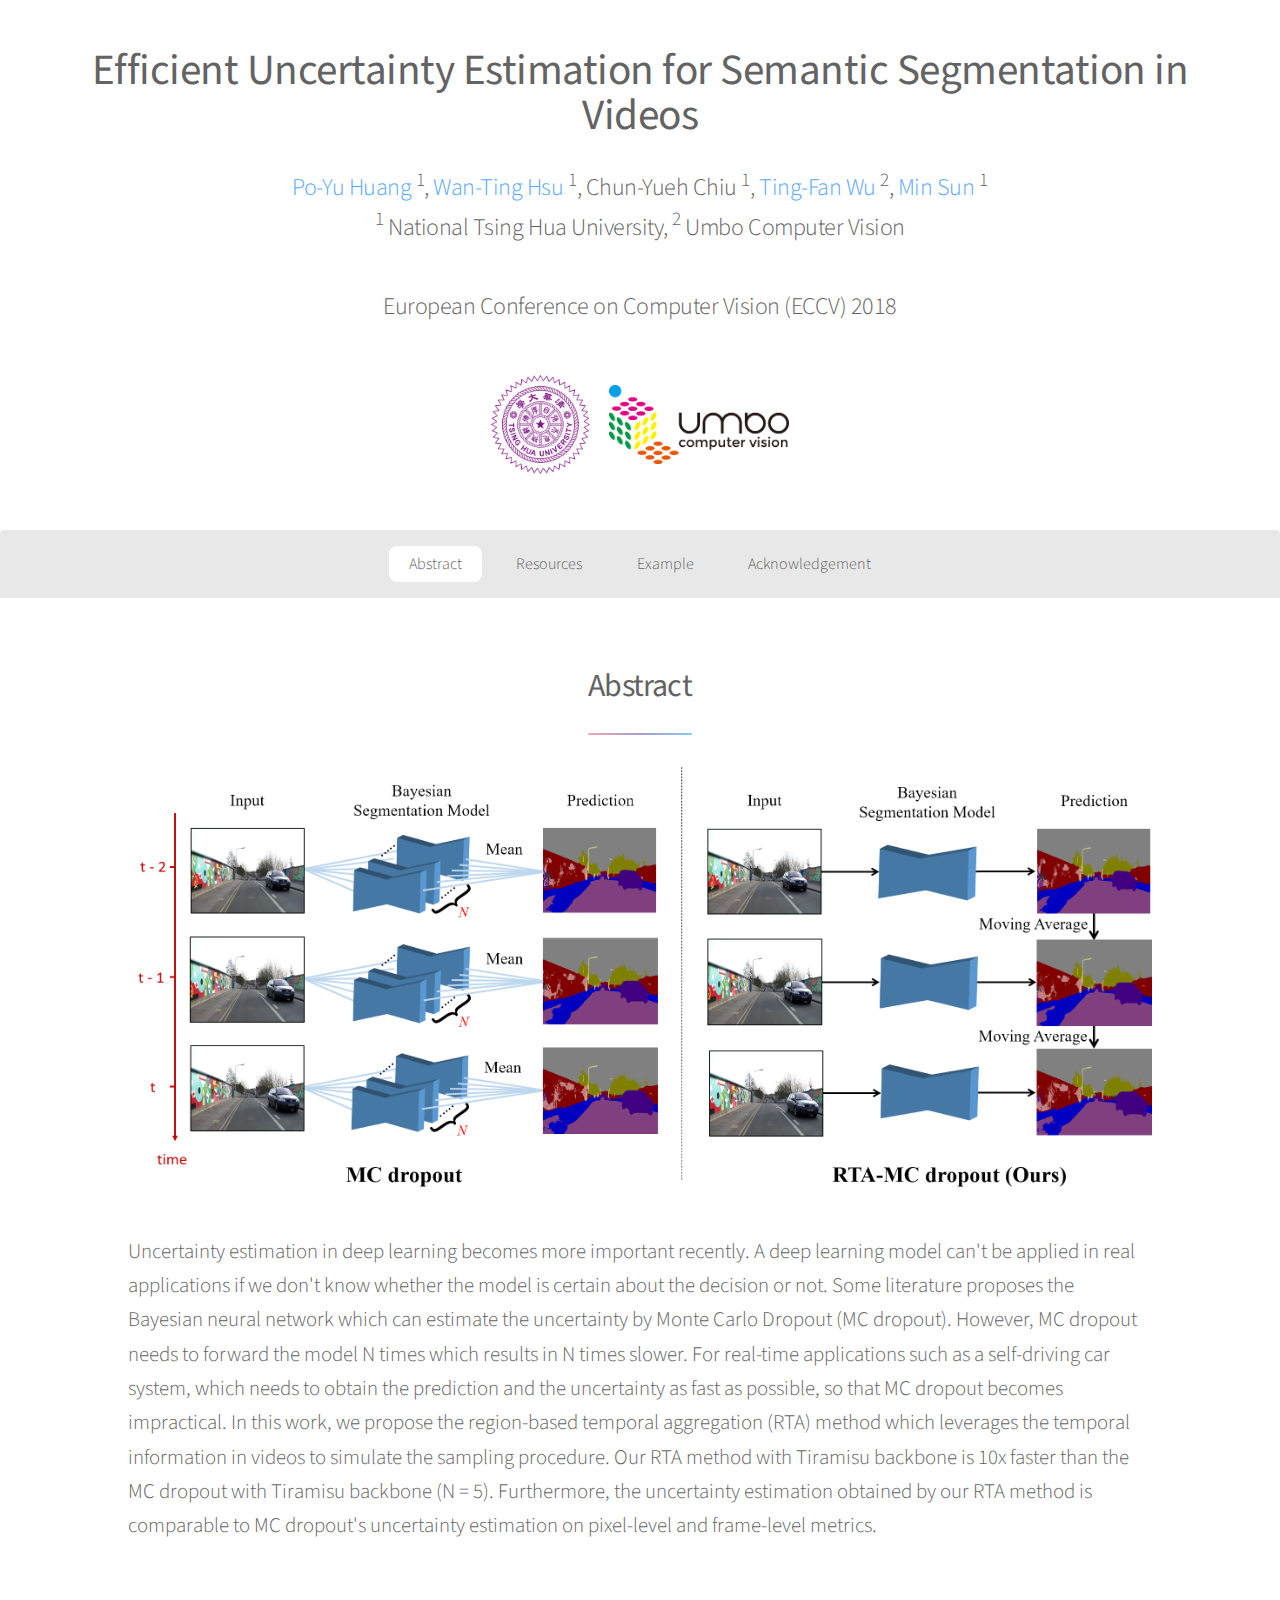
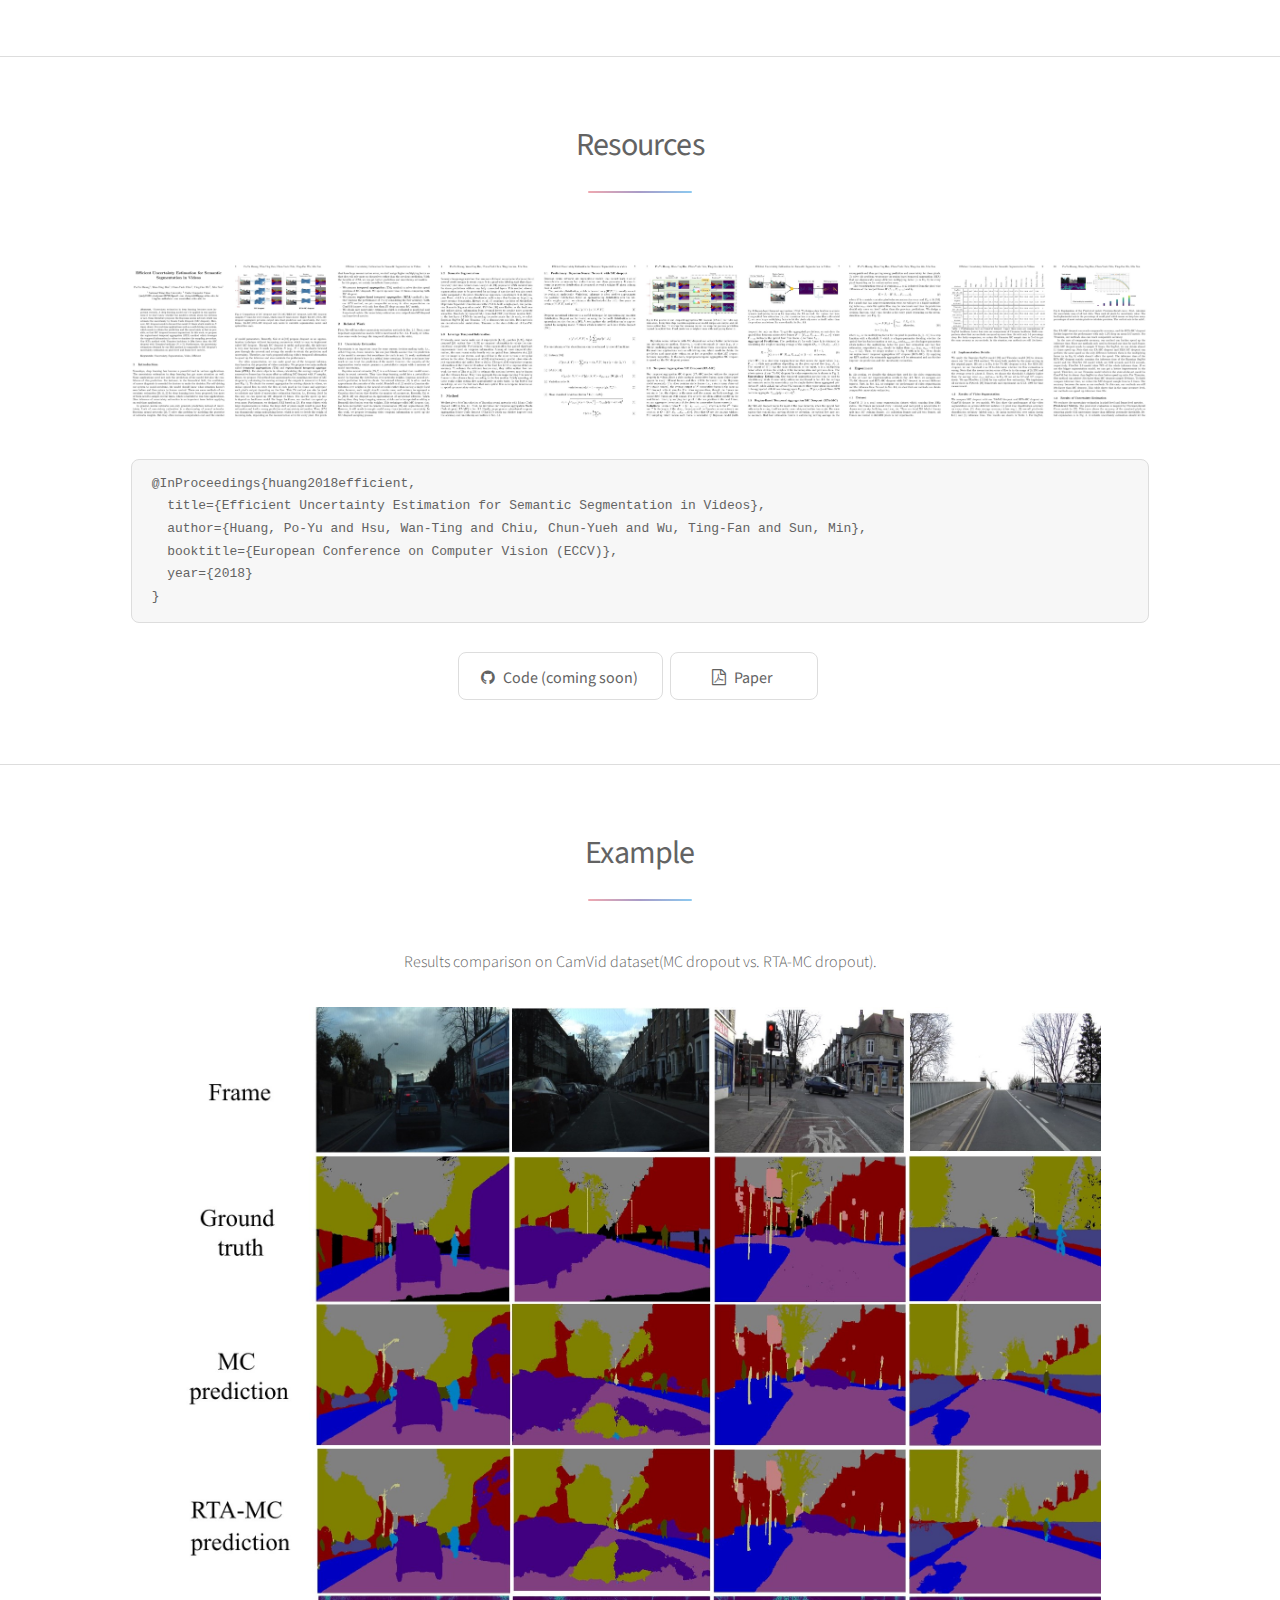
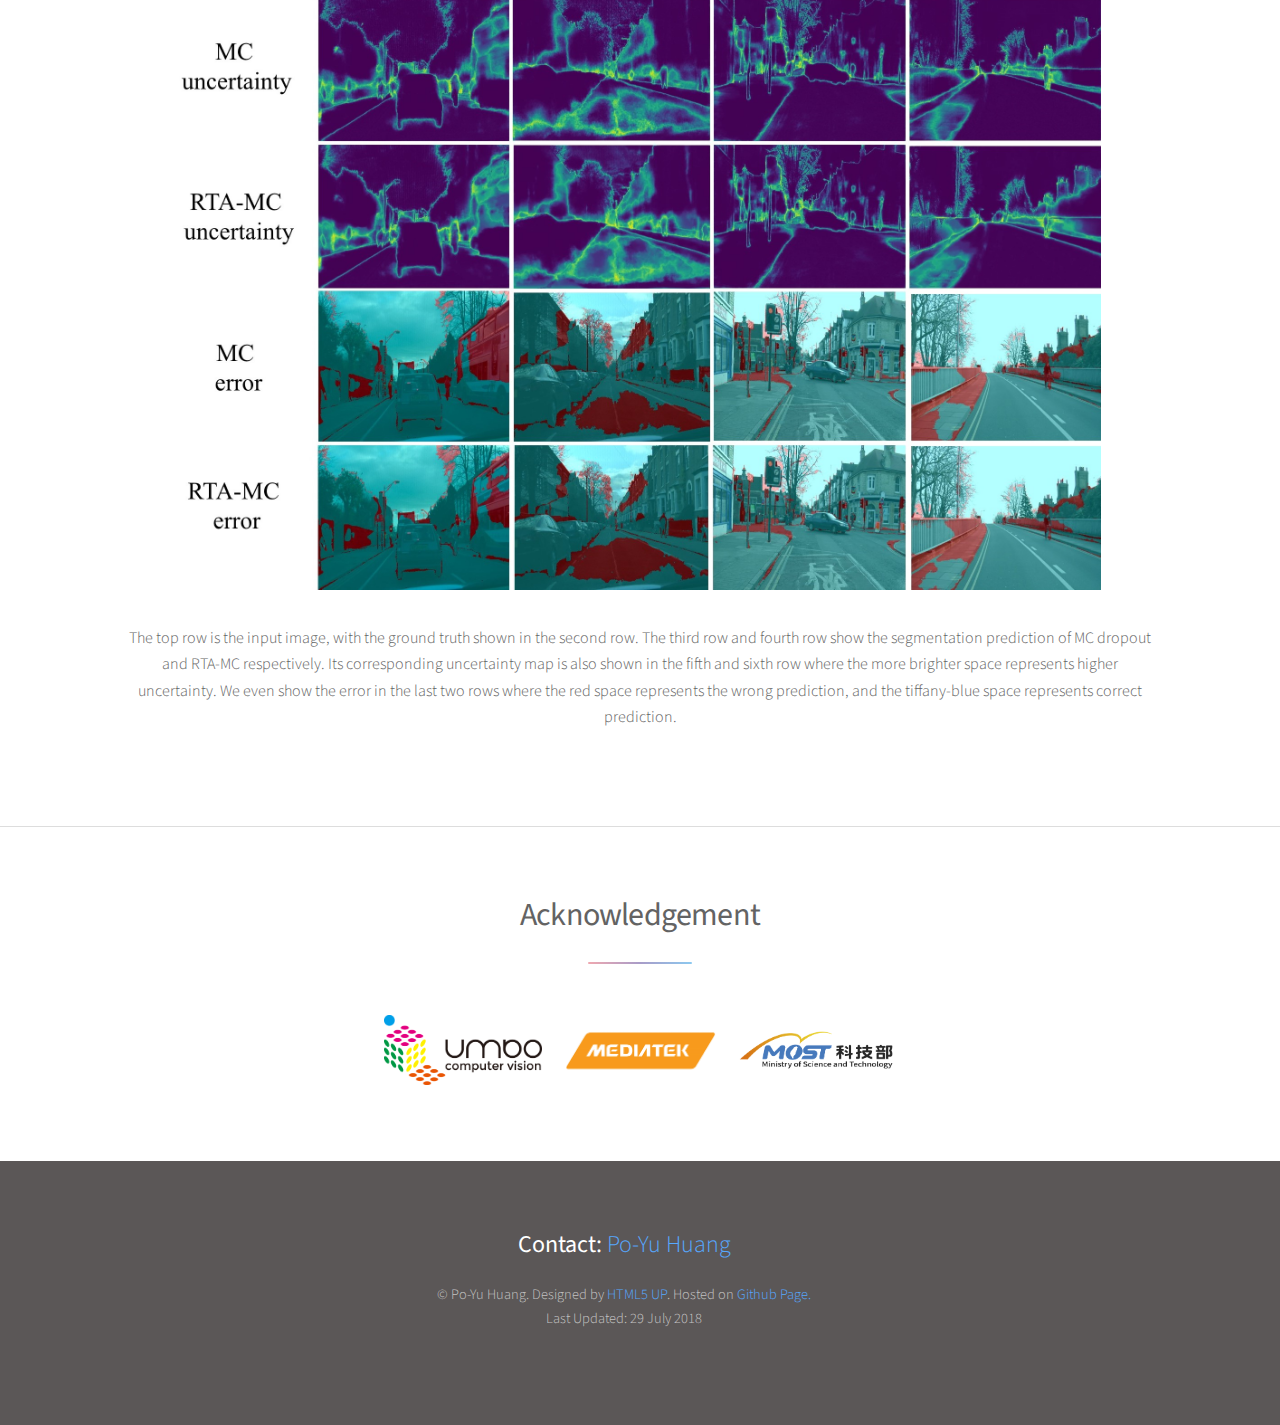
==== segmentation_uncertainty/index.html @ 43414e85 "Add files via upload" ====
<!DOCTYPE HTML>
<!--
	Stellar by HTML5 UP
	html5up.net | @ajlkn
	Free for personal and commercial use under the CCA 3.0 license (html5up.net/license)
-->
<html>
	<head>
		<title>Efficient Uncertainty Estimation for Semantic Segmentation in Videos</title>
		<meta charset="utf-8" />
		<meta name="viewport" content="width=device-width, initial-scale=1" />
		<!--[if lte IE 8]><script src="assets/js/ie/html5shiv.js"></script><![endif]-->
		<link rel="stylesheet" href="assets/css/main.css" />
		<!--[if lte IE 9]><link rel="stylesheet" href="assets/css/ie9.css" /><![endif]-->
		<!--[if lte IE 8]><link rel="stylesheet" href="assets/css/ie8.css" /><![endif]-->
		<link href="lightbox2-master/src/css/lightbox.css" rel="stylesheet">
		<script src="lightbox2-master/dist/js/lightbox-plus-jquery.js"></script>
		<script>
    		lightbox.option({
      			'resizeDuration': 200,
      			'disableScrolling': true,
      			'positionFromTop' : 60,
      			'fadeDuration': 300
    		})
		</script>
	</head>
	<body>

		<!-- Wrapper -->
			<div id="wrapper">

				<!-- Header -->
					<header id="header" class="alt">
						<!-- <span class="logo"><img src="images/myphoto.jpg" alt="" /></span>-->
						<h2>Efficient Uncertainty Estimation for Semantic Segmentation in Videos</h2>
						<p>
							<a href="https://andyhahaha.github.io/">Po-Yu Huang</a> <sup>1</sup>, <a href="https://hsuwanting.github.io/">Wan-Ting Hsu</a> <sup>1</sup>, Chun-Yueh Chiu <sup>1</sup>, <a href="https://www.linkedin.com/in/tingfan-wu-5359669/">Ting-Fan Wu</a> <sup>2</sup>, <a href="http://aliensunmin.github.io/">Min Sun</a> <sup>1</sup><br />
						<sup>1</sup> National Tsing Hua University, <sup>2</sup> Umbo Computer Vision<br /><br />
						European Conference on Computer Vision (ECCV) 2018
						</p>
						<ul class="logo_top">
							<li class="short_logo"><a href="http://www.nthu.edu.tw/"><img src="images/NTHU_small.png" alt="" / ></a></li>
							<li class="long_logo"><a href="https://umbocv.ai/"><img src="images/umbocv2.png" alt="" / ></a></li>
						</ul>
					</header>

				<!-- Nav -->
					<nav id="nav">
						<ul>
							<li><a href="#abstract" class="active">Abstract</a></li>
							<li><a href="#resource">Resources</a></li>
							<li><a href="#example">Example</a></li>
							<li><a href="#acknowledge">Acknowledgement</a></li>
						</ul>
					</nav>


				<!-- Main -->
					<div id="main">

						<!-- Introduction -->
							<section id="abstract" class="main special">
								<div class="content">
									<header class="major">
										<h2>Abstract</h2>
										<img src="images/MC_vs_RTAMC.png" alt="" / width="100%"></br></br>
										<p class='align-left'>
											Uncertainty estimation in deep learning becomes more important recently. A deep learning model can't be applied in real applications if we don't know whether the model is certain about the decision or not. Some literature proposes the Bayesian neural network which can estimate the uncertainty by Monte Carlo Dropout (MC dropout). However, MC dropout needs to forward the model N times which results in N times slower. For real-time applications such as a self-driving car system, which needs to obtain the prediction and the uncertainty as fast as possible, so that MC dropout becomes impractical. In this work, we propose the region-based temporal aggregation (RTA) method which leverages the temporal information in videos to simulate the sampling procedure. Our RTA method with Tiramisu backbone is 10x faster than the MC dropout with Tiramisu backbone (N = 5). Furthermore, the uncertainty estimation obtained by our RTA method is comparable to MC dropout's uncertainty estimation on pixel-level and frame-level metrics.
										</p>
									</header>
								</div>
							</section>

						<!-- project -->
							<section id="resource" class="main special">
								<header class="major">
									<h2>Resources</h2>
								</header>
								<img src="images/paper_pages/paper_pages_short.png" alt="" / width="100%">
								<pre><code>@InProceedings{huang2018efficient,
  title={Efficient Uncertainty Estimation for Semantic Segmentation in Videos},
  author={Huang, Po-Yu and Hsu, Wan-Ting and Chiu, Chun-Yueh and Wu, Ting-Fan and Sun, Min},
  booktitle={European Conference on Computer Vision (ECCV)},
  year={2018}
}</code></pre>
								<a href="" class="button icon fa-github">Code (coming soon)</a>
								<a href="https://arxiv.org/abs/1807.11037" class="button icon fa-file-pdf-o">Paper</a>
							</section>

							<section id="example" class="main special">
								<header class="major">
									<h2>Example</h2>
								</header>
								<p>Results comparison on CamVid dataset(MC dropout vs. RTA-MC dropout). </p>
								<img src="images/result2.jpg" alt="" / width="90%"></br></br>
								<p>The top row is the input image, with the ground truth shown in the second row. The third row and fourth row show the segmentation prediction of MC dropout and RTA-MC respectively. Its corresponding uncertainty map is also shown in the fifth and sixth row where the more brighter space represents higher uncertainty. We even show the error in the last two rows where the red space represents the wrong prediction, and the tiffany-blue space represents correct prediction.</p>

							</section>

							<section id="acknowledge" class="main special">
								<header class="major">
									<h2>Acknowledgement</h2>
								</header>

								<ul class="logo_top">
									<li class="long_logo"><a href="https://umbocv.ai/"><img src="images/umbocv2.png" alt="" / ></a></li>
									<li class="long_logo"><a href="https://www.mediatek.tw/"><img src="images/MediaTek.png" alt="" / ></a></li>
									<li class="long_logo"><a href="https://www.most.gov.tw/"><img src="images/most_logo.png" alt="" / ></a></li>
								</ul>
							</section>

						<!-- First Section -->

						<!-- Second Section -->

					</div>

				<!-- Footer -->
					<footer id="footer">
						<!--<section>
							<h2></h2>
							<p></p>
						</section>-->

						<p class="contact">
							<b>Contact:</b> <a href="https://andyhahaha.github.io/">Po-Yu Huang</a></br>
						</p>

						<p class="copyright">
							&copy; Po-Yu Huang. Designed by <a href="https://html5up.net">HTML5 UP</a>. Hosted on <a href="https://pages.github.com/">Github Page.</a></br>
							Last Updated: 29 July 2018
						</p>
					</footer>

			</div>

		<!-- Scripts -->
			<script src="assets/js/jquery.min.js"></script>
			<script src="assets/js/jquery.scrollex.min.js"></script>
			<script src="assets/js/jquery.scrolly.min.js"></script>
			<script src="assets/js/skel.min.js"></script>
			<script src="assets/js/util.js"></script>
			<!--[if lte IE 8]><script src="assets/js/ie/respond.min.js"></script><![endif]-->
			<script src="assets/js/main.js"></script>

	</body>
</html>
---- segmentation_uncertainty/assets/css/main.css ----
@import url(font-awesome.min.css);
@import "https://fonts.googleapis.com/css?family=Source+Sans+Pro:300,400";

/*
	Stellar by HTML5 UP
	html5up.net | @ajlkn
	Free for personal and commercial use under the CCA 3.0 license (html5up.net/license)
*/

/* Reset */

	html, body, div, span, applet, object, iframe, h1, h2, h3, h4, h5, h6, p, blockquote, pre, a, abbr, acronym, address, big, cite, code, del, dfn, em, img, ins, kbd, q, s, samp, small, strike, strong, sub, sup, tt, var, b, u, i, center, dl, dt, dd, ol, ul, li, fieldset, form, label, legend, table, caption, tbody, tfoot, thead, tr, th, td, article, aside, canvas, details, embed, figure, figcaption, footer, header, hgroup, menu, nav, output, ruby, section, summary, time, mark, audio, video {
		margin: 0;
		padding: 0;
		border: 0;
		font-size: 100%;
		font: inherit;
		vertical-align: baseline;
	}

	article, aside, details, figcaption, figure, footer, header, hgroup, menu, nav, section {
		display: block;
	}

	body {
		line-height: 1;
	}

	ol, ul {
		list-style: none;
	}

	blockquote, q {
		quotes: none;
	}

	blockquote:before, blockquote:after, q:before, q:after {
		content: '';
		content: none;
	}

	table {
		border-collapse: collapse;
		border-spacing: 0;
	}

	body {
		-webkit-text-size-adjust: none;
	}

/* Box Model */

	*, *:before, *:after {
		-moz-box-sizing: border-box;
		-webkit-box-sizing: border-box;
		box-sizing: border-box;
	}

/* Grid */

	.row {
		border-bottom: solid 1px transparent;
		-moz-box-sizing: border-box;
		-webkit-box-sizing: border-box;
		box-sizing: border-box;
	}

	.row > * {
		float: left;
		-moz-box-sizing: border-box;
		-webkit-box-sizing: border-box;
		box-sizing: border-box;
	}

	.row:after, .row:before {
		content: '';
		display: block;
		clear: both;
		height: 0;
	}

	.row.uniform > * > :first-child {
		margin-top: 0;
	}

	.row.uniform > * > :last-child {
		margin-bottom: 0;
	}

	.row.\30 \25 > * {
		padding: 0 0 0 0em;
	}

	.row.\30 \25 {
		margin: 0 0 -1px 0em;
	}

	.row.uniform.\30 \25 > * {
		padding: 0em 0 0 0em;
	}

	.row.uniform.\30 \25 {
		margin: 0em 0 -1px 0em;
	}

	.row > * {
		padding: 0 0 0 1.5em;
	}

	.row {
		margin: 0 0 -1px -1.5em;
	}

	.row.uniform > * {
		padding: 1.5em 0 0 1.5em;
	}

	.row.uniform {
		margin: -1.5em 0 -1px -1.5em;
	}

	.row.\32 00\25 > * {
		padding: 0 0 0 3em;
	}

	.row.\32 00\25 {
		margin: 0 0 -1px -3em;
	}

	.row.uniform.\32 00\25 > * {
		padding: 3em 0 0 3em;
	}

	.row.uniform.\32 00\25 {
		margin: -3em 0 -1px -3em;
	}

	.row.\31 50\25 > * {
		padding: 0 0 0 2.25em;
	}

	.row.\31 50\25 {
		margin: 0 0 -1px -2.25em;
	}

	.row.uniform.\31 50\25 > * {
		padding: 2.25em 0 0 2.25em;
	}

	.row.uniform.\31 50\25 {
		margin: -2.25em 0 -1px -2.25em;
	}

	.row.\35 0\25 > * {
		padding: 0 0 0 0.75em;
	}

	.row.\35 0\25 {
		margin: 0 0 -1px -0.75em;
	}

	.row.uniform.\35 0\25 > * {
		padding: 0.75em 0 0 0.75em;
	}

	.row.uniform.\35 0\25 {
		margin: -0.75em 0 -1px -0.75em;
	}

	.row.\32 5\25 > * {
		padding: 0 0 0 0.375em;
	}

	.row.\32 5\25 {
		margin: 0 0 -1px -0.375em;
	}

	.row.uniform.\32 5\25 > * {
		padding: 0.375em 0 0 0.375em;
	}

	.row.uniform.\32 5\25 {
		margin: -0.375em 0 -1px -0.375em;
	}

	.\31 2u, .\31 2u\24 {
		width: 100%;
		clear: none;
		margin-left: 0;
	}

	.\31 1u, .\31 1u\24 {
		width: 91.6666666667%;
		clear: none;
		margin-left: 0;
	}

	.\31 0u, .\31 0u\24 {
		width: 83.3333333333%;
		clear: none;
		margin-left: 0;
	}

	.\39 u, .\39 u\24 {
		width: 75%;
		clear: none;
		margin-left: 0;
	}

	.\38 u, .\38 u\24 {
		width: 66.6666666667%;
		clear: none;
		margin-left: 0;
	}

	.\37 u, .\37 u\24 {
		width: 58.3333333333%;
		clear: none;
		margin-left: 0;
	}

	.\36 u, .\36 u\24 {
		width: 50%;
		clear: none;
		margin-left: 0;
	}

	.\35 u, .\35 u\24 {
		width: 41.6666666667%;
		clear: none;
		margin-left: 0;
	}

	.\34 u, .\34 u\24 {
		width: 33.3333333333%;
		clear: none;
		margin-left: 0;
	}

	.\33 u, .\33 u\24 {
		width: 25%;
		clear: none;
		margin-left: 0;
	}

	.\32 u, .\32 u\24 {
		width: 16.6666666667%;
		clear: none;
		margin-left: 0;
	}

	.\31 u, .\31 u\24 {
		width: 8.3333333333%;
		clear: none;
		margin-left: 0;
	}

	.\31 2u\24 + *,
	.\31 1u\24 + *,
	.\31 0u\24 + *,
	.\39 u\24 + *,
	.\38 u\24 + *,
	.\37 u\24 + *,
	.\36 u\24 + *,
	.\35 u\24 + *,
	.\34 u\24 + *,
	.\33 u\24 + *,
	.\32 u\24 + *,
	.\31 u\24 + * {
		clear: left;
	}

	.\-11u {
		margin-left: 91.66667%;
	}

	.\-10u {
		margin-left: 83.33333%;
	}

	.\-9u {
		margin-left: 75%;
	}

	.\-8u {
		margin-left: 66.66667%;
	}

	.\-7u {
		margin-left: 58.33333%;
	}

	.\-6u {
		margin-left: 50%;
	}

	.\-5u {
		margin-left: 41.66667%;
	}

	.\-4u {
		margin-left: 33.33333%;
	}

	.\-3u {
		margin-left: 25%;
	}

	.\-2u {
		margin-left: 16.66667%;
	}

	.\-1u {
		margin-left: 8.33333%;
	}

	@media screen and (max-width: 1680px) {

		.row > * {
			padding: 0 0 0 1.5em;
		}

		.row {
			margin: 0 0 -1px -1.5em;
		}

		.row.uniform > * {
			padding: 1.5em 0 0 1.5em;
		}

		.row.uniform {
			margin: -1.5em 0 -1px -1.5em;
		}

		.row.\32 00\25 > * {
			padding: 0 0 0 3em;
		}

		.row.\32 00\25 {
			margin: 0 0 -1px -3em;
		}

		.row.uniform.\32 00\25 > * {
			padding: 3em 0 0 3em;
		}

		.row.uniform.\32 00\25 {
			margin: -3em 0 -1px -3em;
		}

		.row.\31 50\25 > * {
			padding: 0 0 0 2.25em;
		}

		.row.\31 50\25 {
			margin: 0 0 -1px -2.25em;
		}

		.row.uniform.\31 50\25 > * {
			padding: 2.25em 0 0 2.25em;
		}

		.row.uniform.\31 50\25 {
			margin: -2.25em 0 -1px -2.25em;
		}

		.row.\35 0\25 > * {
			padding: 0 0 0 0.75em;
		}

		.row.\35 0\25 {
			margin: 0 0 -1px -0.75em;
		}

		.row.uniform.\35 0\25 > * {
			padding: 0.75em 0 0 0.75em;
		}

		.row.uniform.\35 0\25 {
			margin: -0.75em 0 -1px -0.75em;
		}

		.row.\32 5\25 > * {
			padding: 0 0 0 0.375em;
		}

		.row.\32 5\25 {
			margin: 0 0 -1px -0.375em;
		}

		.row.uniform.\32 5\25 > * {
			padding: 0.375em 0 0 0.375em;
		}

		.row.uniform.\32 5\25 {
			margin: -0.375em 0 -1px -0.375em;
		}

		.\31 2u\28xlarge\29, .\31 2u\24\28xlarge\29 {
			width: 100%;
			clear: none;
			margin-left: 0;
		}

		.\31 1u\28xlarge\29, .\31 1u\24\28xlarge\29 {
			width: 91.6666666667%;
			clear: none;
			margin-left: 0;
		}

		.\31 0u\28xlarge\29, .\31 0u\24\28xlarge\29 {
			width: 83.3333333333%;
			clear: none;
			margin-left: 0;
		}

		.\39 u\28xlarge\29, .\39 u\24\28xlarge\29 {
			width: 75%;
			clear: none;
			margin-left: 0;
		}

		.\38 u\28xlarge\29, .\38 u\24\28xlarge\29 {
			width: 66.6666666667%;
			clear: none;
			margin-left: 0;
		}

		.\37 u\28xlarge\29, .\37 u\24\28xlarge\29 {
			width: 58.3333333333%;
			clear: none;
			margin-left: 0;
		}

		.\36 u\28xlarge\29, .\36 u\24\28xlarge\29 {
			width: 50%;
			clear: none;
			margin-left: 0;
		}

		.\35 u\28xlarge\29, .\35 u\24\28xlarge\29 {
			width: 41.6666666667%;
			clear: none;
			margin-left: 0;
		}

		.\34 u\28xlarge\29, .\34 u\24\28xlarge\29 {
			width: 33.3333333333%;
			clear: none;
			margin-left: 0;
		}

		.\33 u\28xlarge\29, .\33 u\24\28xlarge\29 {
			width: 25%;
			clear: none;
			margin-left: 0;
		}

		.\32 u\28xlarge\29, .\32 u\24\28xlarge\29 {
			width: 16.6666666667%;
			clear: none;
			margin-left: 0;
		}

		.\31 u\28xlarge\29, .\31 u\24\28xlarge\29 {
			width: 8.3333333333%;
			clear: none;
			margin-left: 0;
		}

		.\31 2u\24\28xlarge\29 + *,
		.\31 1u\24\28xlarge\29 + *,
		.\31 0u\24\28xlarge\29 + *,
		.\39 u\24\28xlarge\29 + *,
		.\38 u\24\28xlarge\29 + *,
		.\37 u\24\28xlarge\29 + *,
		.\36 u\24\28xlarge\29 + *,
		.\35 u\24\28xlarge\29 + *,
		.\34 u\24\28xlarge\29 + *,
		.\33 u\24\28xlarge\29 + *,
		.\32 u\24\28xlarge\29 + *,
		.\31 u\24\28xlarge\29 + * {
			clear: left;
		}

		.\-11u\28xlarge\29 {
			margin-left: 91.66667%;
		}

		.\-10u\28xlarge\29 {
			margin-left: 83.33333%;
		}

		.\-9u\28xlarge\29 {
			margin-left: 75%;
		}

		.\-8u\28xlarge\29 {
			margin-left: 66.66667%;
		}

		.\-7u\28xlarge\29 {
			margin-left: 58.33333%;
		}

		.\-6u\28xlarge\29 {
			margin-left: 50%;
		}

		.\-5u\28xlarge\29 {
			margin-left: 41.66667%;
		}

		.\-4u\28xlarge\29 {
			margin-left: 33.33333%;
		}

		.\-3u\28xlarge\29 {
			margin-left: 25%;
		}

		.\-2u\28xlarge\29 {
			margin-left: 16.66667%;
		}

		.\-1u\28xlarge\29 {
			margin-left: 8.33333%;
		}

	}

	@media screen and (max-width: 1280px) {

		.row > * {
			padding: 0 0 0 1.5em;
		}

		.row {
			margin: 0 0 -1px -1.5em;
		}

		.row.uniform > * {
			padding: 1.5em 0 0 1.5em;
		}

		.row.uniform {
			margin: -1.5em 0 -1px -1.5em;
		}

		.row.\32 00\25 > * {
			padding: 0 0 0 3em;
		}

		.row.\32 00\25 {
			margin: 0 0 -1px -3em;
		}

		.row.uniform.\32 00\25 > * {
			padding: 3em 0 0 3em;
		}

		.row.uniform.\32 00\25 {
			margin: -3em 0 -1px -3em;
		}

		.row.\31 50\25 > * {
			padding: 0 0 0 2.25em;
		}

		.row.\31 50\25 {
			margin: 0 0 -1px -2.25em;
		}

		.row.uniform.\31 50\25 > * {
			padding: 2.25em 0 0 2.25em;
		}

		.row.uniform.\31 50\25 {
			margin: -2.25em 0 -1px -2.25em;
		}

		.row.\35 0\25 > * {
			padding: 0 0 0 0.75em;
		}

		.row.\35 0\25 {
			margin: 0 0 -1px -0.75em;
		}

		.row.uniform.\35 0\25 > * {
			padding: 0.75em 0 0 0.75em;
		}

		.row.uniform.\35 0\25 {
			margin: -0.75em 0 -1px -0.75em;
		}

		.row.\32 5\25 > * {
			padding: 0 0 0 0.375em;
		}

		.row.\32 5\25 {
			margin: 0 0 -1px -0.375em;
		}

		.row.uniform.\32 5\25 > * {
			padding: 0.375em 0 0 0.375em;
		}

		.row.uniform.\32 5\25 {
			margin: -0.375em 0 -1px -0.375em;
		}

		.\31 2u\28large\29, .\31 2u\24\28large\29 {
			width: 100%;
			clear: none;
			margin-left: 0;
		}

		.\31 1u\28large\29, .\31 1u\24\28large\29 {
			width: 91.6666666667%;
			clear: none;
			margin-left: 0;
		}

		.\31 0u\28large\29, .\31 0u\24\28large\29 {
			width: 83.3333333333%;
			clear: none;
			margin-left: 0;
		}

		.\39 u\28large\29, .\39 u\24\28large\29 {
			width: 75%;
			clear: none;
			margin-left: 0;
		}

		.\38 u\28large\29, .\38 u\24\28large\29 {
			width: 66.6666666667%;
			clear: none;
			margin-left: 0;
		}

		.\37 u\28large\29, .\37 u\24\28large\29 {
			width: 58.3333333333%;
			clear: none;
			margin-left: 0;
		}

		.\36 u\28large\29, .\36 u\24\28large\29 {
			width: 50%;
			clear: none;
			margin-left: 0;
		}

		.\35 u\28large\29, .\35 u\24\28large\29 {
			width: 41.6666666667%;
			clear: none;
			margin-left: 0;
		}

		.\34 u\28large\29, .\34 u\24\28large\29 {
			width: 33.3333333333%;
			clear: none;
			margin-left: 0;
		}

		.\33 u\28large\29, .\33 u\24\28large\29 {
			width: 25%;
			clear: none;
			margin-left: 0;
		}

		.\32 u\28large\29, .\32 u\24\28large\29 {
			width: 16.6666666667%;
			clear: none;
			margin-left: 0;
		}

		.\31 u\28large\29, .\31 u\24\28large\29 {
			width: 8.3333333333%;
			clear: none;
			margin-left: 0;
		}

		.\31 2u\24\28large\29 + *,
		.\31 1u\24\28large\29 + *,
		.\31 0u\24\28large\29 + *,
		.\39 u\24\28large\29 + *,
		.\38 u\24\28large\29 + *,
		.\37 u\24\28large\29 + *,
		.\36 u\24\28large\29 + *,
		.\35 u\24\28large\29 + *,
		.\34 u\24\28large\29 + *,
		.\33 u\24\28large\29 + *,
		.\32 u\24\28large\29 + *,
		.\31 u\24\28large\29 + * {
			clear: left;
		}

		.\-11u\28large\29 {
			margin-left: 91.66667%;
		}

		.\-10u\28large\29 {
			margin-left: 83.33333%;
		}

		.\-9u\28large\29 {
			margin-left: 75%;
		}

		.\-8u\28large\29 {
			margin-left: 66.66667%;
		}

		.\-7u\28large\29 {
			margin-left: 58.33333%;
		}

		.\-6u\28large\29 {
			margin-left: 50%;
		}

		.\-5u\28large\29 {
			margin-left: 41.66667%;
		}

		.\-4u\28large\29 {
			margin-left: 33.33333%;
		}

		.\-3u\28large\29 {
			margin-left: 25%;
		}

		.\-2u\28large\29 {
			margin-left: 16.66667%;
		}

		.\-1u\28large\29 {
			margin-left: 8.33333%;
		}

	}

	@media screen and (max-width: 980px) {

		.row > * {
			padding: 0 0 0 1.5em;
		}

		.row {
			margin: 0 0 -1px -1.5em;
		}

		.row.uniform > * {
			padding: 1.5em 0 0 1.5em;
		}

		.row.uniform {
			margin: -1.5em 0 -1px -1.5em;
		}

		.row.\32 00\25 > * {
			padding: 0 0 0 3em;
		}

		.row.\32 00\25 {
			margin: 0 0 -1px -3em;
		}

		.row.uniform.\32 00\25 > * {
			padding: 3em 0 0 3em;
		}

		.row.uniform.\32 00\25 {
			margin: -3em 0 -1px -3em;
		}

		.row.\31 50\25 > * {
			padding: 0 0 0 2.25em;
		}

		.row.\31 50\25 {
			margin: 0 0 -1px -2.25em;
		}

		.row.uniform.\31 50\25 > * {
			padding: 2.25em 0 0 2.25em;
		}

		.row.uniform.\31 50\25 {
			margin: -2.25em 0 -1px -2.25em;
		}

		.row.\35 0\25 > * {
			padding: 0 0 0 0.75em;
		}

		.row.\35 0\25 {
			margin: 0 0 -1px -0.75em;
		}

		.row.uniform.\35 0\25 > * {
			padding: 0.75em 0 0 0.75em;
		}

		.row.uniform.\35 0\25 {
			margin: -0.75em 0 -1px -0.75em;
		}

		.row.\32 5\25 > * {
			padding: 0 0 0 0.375em;
		}

		.row.\32 5\25 {
			margin: 0 0 -1px -0.375em;
		}

		.row.uniform.\32 5\25 > * {
			padding: 0.375em 0 0 0.375em;
		}

		.row.uniform.\32 5\25 {
			margin: -0.375em 0 -1px -0.375em;
		}

		.\31 2u\28medium\29, .\31 2u\24\28medium\29 {
			width: 100%;
			clear: none;
			margin-left: 0;
		}

		.\31 1u\28medium\29, .\31 1u\24\28medium\29 {
			width: 91.6666666667%;
			clear: none;
			margin-left: 0;
		}

		.\31 0u\28medium\29, .\31 0u\24\28medium\29 {
			width: 83.3333333333%;
			clear: none;
			margin-left: 0;
		}

		.\39 u\28medium\29, .\39 u\24\28medium\29 {
			width: 75%;
			clear: none;
			margin-left: 0;
		}

		.\38 u\28medium\29, .\38 u\24\28medium\29 {
			width: 66.6666666667%;
			clear: none;
			margin-left: 0;
		}

		.\37 u\28medium\29, .\37 u\24\28medium\29 {
			width: 58.3333333333%;
			clear: none;
			margin-left: 0;
		}

		.\36 u\28medium\29, .\36 u\24\28medium\29 {
			width: 50%;
			clear: none;
			margin-left: 0;
		}

		.\35 u\28medium\29, .\35 u\24\28medium\29 {
			width: 41.6666666667%;
			clear: none;
			margin-left: 0;
		}

		.\34 u\28medium\29, .\34 u\24\28medium\29 {
			width: 33.3333333333%;
			clear: none;
			margin-left: 0;
		}

		.\33 u\28medium\29, .\33 u\24\28medium\29 {
			width: 25%;
			clear: none;
			margin-left: 0;
		}

		.\32 u\28medium\29, .\32 u\24\28medium\29 {
			width: 16.6666666667%;
			clear: none;
			margin-left: 0;
		}

		.\31 u\28medium\29, .\31 u\24\28medium\29 {
			width: 8.3333333333%;
			clear: none;
			margin-left: 0;
		}

		.\31 2u\24\28medium\29 + *,
		.\31 1u\24\28medium\29 + *,
		.\31 0u\24\28medium\29 + *,
		.\39 u\24\28medium\29 + *,
		.\38 u\24\28medium\29 + *,
		.\37 u\24\28medium\29 + *,
		.\36 u\24\28medium\29 + *,
		.\35 u\24\28medium\29 + *,
		.\34 u\24\28medium\29 + *,
		.\33 u\24\28medium\29 + *,
		.\32 u\24\28medium\29 + *,
		.\31 u\24\28medium\29 + * {
			clear: left;
		}

		.\-11u\28medium\29 {
			margin-left: 91.66667%;
		}

		.\-10u\28medium\29 {
			margin-left: 83.33333%;
		}

		.\-9u\28medium\29 {
			margin-left: 75%;
		}

		.\-8u\28medium\29 {
			margin-left: 66.66667%;
		}

		.\-7u\28medium\29 {
			margin-left: 58.33333%;
		}

		.\-6u\28medium\29 {
			margin-left: 50%;
		}

		.\-5u\28medium\29 {
			margin-left: 41.66667%;
		}

		.\-4u\28medium\29 {
			margin-left: 33.33333%;
		}

		.\-3u\28medium\29 {
			margin-left: 25%;
		}

		.\-2u\28medium\29 {
			margin-left: 16.66667%;
		}

		.\-1u\28medium\29 {
			margin-left: 8.33333%;
		}

	}

	@media screen and (max-width: 736px) {

		.row > * {
			padding: 0 0 0 1em;
		}

		.row {
			margin: 0 0 -1px -1em;
		}

		.row.uniform > * {
			padding: 1em 0 0 1em;
		}

		.row.uniform {
			margin: -1em 0 -1px -1em;
		}

		.row.\32 00\25 > * {
			padding: 0 0 0 2em;
		}

		.row.\32 00\25 {
			margin: 0 0 -1px -2em;
		}

		.row.uniform.\32 00\25 > * {
			padding: 2em 0 0 2em;
		}

		.row.uniform.\32 00\25 {
			margin: -2em 0 -1px -2em;
		}

		.row.\31 50\25 > * {
			padding: 0 0 0 1.5em;
		}

		.row.\31 50\25 {
			margin: 0 0 -1px -1.5em;
		}

		.row.uniform.\31 50\25 > * {
			padding: 1.5em 0 0 1.5em;
		}

		.row.uniform.\31 50\25 {
			margin: -1.5em 0 -1px -1.5em;
		}

		.row.\35 0\25 > * {
			padding: 0 0 0 0.5em;
		}

		.row.\35 0\25 {
			margin: 0 0 -1px -0.5em;
		}

		.row.uniform.\35 0\25 > * {
			padding: 0.5em 0 0 0.5em;
		}

		.row.uniform.\35 0\25 {
			margin: -0.5em 0 -1px -0.5em;
		}

		.row.\32 5\25 > * {
			padding: 0 0 0 0.25em;
		}

		.row.\32 5\25 {
			margin: 0 0 -1px -0.25em;
		}

		.row.uniform.\32 5\25 > * {
			padding: 0.25em 0 0 0.25em;
		}

		.row.uniform.\32 5\25 {
			margin: -0.25em 0 -1px -0.25em;
		}

		.\31 2u\28small\29, .\31 2u\24\28small\29 {
			width: 100%;
			clear: none;
			margin-left: 0;
		}

		.\31 1u\28small\29, .\31 1u\24\28small\29 {
			width: 91.6666666667%;
			clear: none;
			margin-left: 0;
		}

		.\31 0u\28small\29, .\31 0u\24\28small\29 {
			width: 83.3333333333%;
			clear: none;
			margin-left: 0;
		}

		.\39 u\28small\29, .\39 u\24\28small\29 {
			width: 75%;
			clear: none;
			margin-left: 0;
		}

		.\38 u\28small\29, .\38 u\24\28small\29 {
			width: 66.6666666667%;
			clear: none;
			margin-left: 0;
		}

		.\37 u\28small\29, .\37 u\24\28small\29 {
			width: 58.3333333333%;
			clear: none;
			margin-left: 0;
		}

		.\36 u\28small\29, .\36 u\24\28small\29 {
			width: 50%;
			clear: none;
			margin-left: 0;
		}

		.\35 u\28small\29, .\35 u\24\28small\29 {
			width: 41.6666666667%;
			clear: none;
			margin-left: 0;
		}

		.\34 u\28small\29, .\34 u\24\28small\29 {
			width: 33.3333333333%;
			clear: none;
			margin-left: 0;
		}

		.\33 u\28small\29, .\33 u\24\28small\29 {
			width: 25%;
			clear: none;
			margin-left: 0;
		}

		.\32 u\28small\29, .\32 u\24\28small\29 {
			width: 16.6666666667%;
			clear: none;
			margin-left: 0;
		}

		.\31 u\28small\29, .\31 u\24\28small\29 {
			width: 8.3333333333%;
			clear: none;
			margin-left: 0;
		}

		.\31 2u\24\28small\29 + *,
		.\31 1u\24\28small\29 + *,
		.\31 0u\24\28small\29 + *,
		.\39 u\24\28small\29 + *,
		.\38 u\24\28small\29 + *,
		.\37 u\24\28small\29 + *,
		.\36 u\24\28small\29 + *,
		.\35 u\24\28small\29 + *,
		.\34 u\24\28small\29 + *,
		.\33 u\24\28small\29 + *,
		.\32 u\24\28small\29 + *,
		.\31 u\24\28small\29 + * {
			clear: left;
		}

		.\-11u\28small\29 {
			margin-left: 91.66667%;
		}

		.\-10u\28small\29 {
			margin-left: 83.33333%;
		}

		.\-9u\28small\29 {
			margin-left: 75%;
		}

		.\-8u\28small\29 {
			margin-left: 66.66667%;
		}

		.\-7u\28small\29 {
			margin-left: 58.33333%;
		}

		.\-6u\28small\29 {
			margin-left: 50%;
		}

		.\-5u\28small\29 {
			margin-left: 41.66667%;
		}

		.\-4u\28small\29 {
			margin-left: 33.33333%;
		}

		.\-3u\28small\29 {
			margin-left: 25%;
		}

		.\-2u\28small\29 {
			margin-left: 16.66667%;
		}

		.\-1u\28small\29 {
			margin-left: 8.33333%;
		}

	}

	@media screen and (max-width: 480px) {

		.row > * {
			padding: 0 0 0 1em;
		}

		.row {
			margin: 0 0 -1px -1em;
		}

		.row.uniform > * {
			padding: 1em 0 0 1em;
		}

		.row.uniform {
			margin: -1em 0 -1px -1em;
		}

		.row.\32 00\25 > * {
			padding: 0 0 0 2em;
		}

		.row.\32 00\25 {
			margin: 0 0 -1px -2em;
		}

		.row.uniform.\32 00\25 > * {
			padding: 2em 0 0 2em;
		}

		.row.uniform.\32 00\25 {
			margin: -2em 0 -1px -2em;
		}

		.row.\31 50\25 > * {
			padding: 0 0 0 1.5em;
		}

		.row.\31 50\25 {
			margin: 0 0 -1px -1.5em;
		}

		.row.uniform.\31 50\25 > * {
			padding: 1.5em 0 0 1.5em;
		}

		.row.uniform.\31 50\25 {
			margin: -1.5em 0 -1px -1.5em;
		}

		.row.\35 0\25 > * {
			padding: 0 0 0 0.5em;
		}

		.row.\35 0\25 {
			margin: 0 0 -1px -0.5em;
		}

		.row.uniform.\35 0\25 > * {
			padding: 0.5em 0 0 0.5em;
		}

		.row.uniform.\35 0\25 {
			margin: -0.5em 0 -1px -0.5em;
		}

		.row.\32 5\25 > * {
			padding: 0 0 0 0.25em;
		}

		.row.\32 5\25 {
			margin: 0 0 -1px -0.25em;
		}

		.row.uniform.\32 5\25 > * {
			padding: 0.25em 0 0 0.25em;
		}

		.row.uniform.\32 5\25 {
			margin: -0.25em 0 -1px -0.25em;
		}

		.\31 2u\28xsmall\29, .\31 2u\24\28xsmall\29 {
			width: 100%;
			clear: none;
			margin-left: 0;
		}

		.\31 1u\28xsmall\29, .\31 1u\24\28xsmall\29 {
			width: 91.6666666667%;
			clear: none;
			margin-left: 0;
		}

		.\31 0u\28xsmall\29, .\31 0u\24\28xsmall\29 {
			width: 83.3333333333%;
			clear: none;
			margin-left: 0;
		}

		.\39 u\28xsmall\29, .\39 u\24\28xsmall\29 {
			width: 75%;
			clear: none;
			margin-left: 0;
		}

		.\38 u\28xsmall\29, .\38 u\24\28xsmall\29 {
			width: 66.6666666667%;
			clear: none;
			margin-left: 0;
		}

		.\37 u\28xsmall\29, .\37 u\24\28xsmall\29 {
			width: 58.3333333333%;
			clear: none;
			margin-left: 0;
		}

		.\36 u\28xsmall\29, .\36 u\24\28xsmall\29 {
			width: 50%;
			clear: none;
			margin-left: 0;
		}

		.\35 u\28xsmall\29, .\35 u\24\28xsmall\29 {
			width: 41.6666666667%;
			clear: none;
			margin-left: 0;
		}

		.\34 u\28xsmall\29, .\34 u\24\28xsmall\29 {
			width: 33.3333333333%;
			clear: none;
			margin-left: 0;
		}

		.\33 u\28xsmall\29, .\33 u\24\28xsmall\29 {
			width: 25%;
			clear: none;
			margin-left: 0;
		}

		.\32 u\28xsmall\29, .\32 u\24\28xsmall\29 {
			width: 16.6666666667%;
			clear: none;
			margin-left: 0;
		}

		.\31 u\28xsmall\29, .\31 u\24\28xsmall\29 {
			width: 8.3333333333%;
			clear: none;
			margin-left: 0;
		}

		.\31 2u\24\28xsmall\29 + *,
		.\31 1u\24\28xsmall\29 + *,
		.\31 0u\24\28xsmall\29 + *,
		.\39 u\24\28xsmall\29 + *,
		.\38 u\24\28xsmall\29 + *,
		.\37 u\24\28xsmall\29 + *,
		.\36 u\24\28xsmall\29 + *,
		.\35 u\24\28xsmall\29 + *,
		.\34 u\24\28xsmall\29 + *,
		.\33 u\24\28xsmall\29 + *,
		.\32 u\24\28xsmall\29 + *,
		.\31 u\24\28xsmall\29 + * {
			clear: left;
		}

		.\-11u\28xsmall\29 {
			margin-left: 91.66667%;
		}

		.\-10u\28xsmall\29 {
			margin-left: 83.33333%;
		}

		.\-9u\28xsmall\29 {
			margin-left: 75%;
		}

		.\-8u\28xsmall\29 {
			margin-left: 66.66667%;
		}

		.\-7u\28xsmall\29 {
			margin-left: 58.33333%;
		}

		.\-6u\28xsmall\29 {
			margin-left: 50%;
		}

		.\-5u\28xsmall\29 {
			margin-left: 41.66667%;
		}

		.\-4u\28xsmall\29 {
			margin-left: 33.33333%;
		}

		.\-3u\28xsmall\29 {
			margin-left: 25%;
		}

		.\-2u\28xsmall\29 {
			margin-left: 16.66667%;
		}

		.\-1u\28xsmall\29 {
			margin-left: 8.33333%;
		}

	}

	@media screen and (max-width: 360px) {

		.row > * {
			padding: 0 0 0 1em;
		}

		.row {
			margin: 0 0 -1px -1em;
		}

		.row.uniform > * {
			padding: 1em 0 0 1em;
		}

		.row.uniform {
			margin: -1em 0 -1px -1em;
		}

		.row.\32 00\25 > * {
			padding: 0 0 0 2em;
		}

		.row.\32 00\25 {
			margin: 0 0 -1px -2em;
		}

		.row.uniform.\32 00\25 > * {
			padding: 2em 0 0 2em;
		}

		.row.uniform.\32 00\25 {
			margin: -2em 0 -1px -2em;
		}

		.row.\31 50\25 > * {
			padding: 0 0 0 1.5em;
		}

		.row.\31 50\25 {
			margin: 0 0 -1px -1.5em;
		}

		.row.uniform.\31 50\25 > * {
			padding: 1.5em 0 0 1.5em;
		}

		.row.uniform.\31 50\25 {
			margin: -1.5em 0 -1px -1.5em;
		}

		.row.\35 0\25 > * {
			padding: 0 0 0 0.5em;
		}

		.row.\35 0\25 {
			margin: 0 0 -1px -0.5em;
		}

		.row.uniform.\35 0\25 > * {
			padding: 0.5em 0 0 0.5em;
		}

		.row.uniform.\35 0\25 {
			margin: -0.5em 0 -1px -0.5em;
		}

		.row.\32 5\25 > * {
			padding: 0 0 0 0.25em;
		}

		.row.\32 5\25 {
			margin: 0 0 -1px -0.25em;
		}

		.row.uniform.\32 5\25 > * {
			padding: 0.25em 0 0 0.25em;
		}

		.row.uniform.\32 5\25 {
			margin: -0.25em 0 -1px -0.25em;
		}

		.\31 2u\28xxsmall\29, .\31 2u\24\28xxsmall\29 {
			width: 100%;
			clear: none;
			margin-left: 0;
		}

		.\31 1u\28xxsmall\29, .\31 1u\24\28xxsmall\29 {
			width: 91.6666666667%;
			clear: none;
			margin-left: 0;
		}

		.\31 0u\28xxsmall\29, .\31 0u\24\28xxsmall\29 {
			width: 83.3333333333%;
			clear: none;
			margin-left: 0;
		}

		.\39 u\28xxsmall\29, .\39 u\24\28xxsmall\29 {
			width: 75%;
			clear: none;
			margin-left: 0;
		}

		.\38 u\28xxsmall\29, .\38 u\24\28xxsmall\29 {
			width: 66.6666666667%;
			clear: none;
			margin-left: 0;
		}

		.\37 u\28xxsmall\29, .\37 u\24\28xxsmall\29 {
			width: 58.3333333333%;
			clear: none;
			margin-left: 0;
		}

		.\36 u\28xxsmall\29, .\36 u\24\28xxsmall\29 {
			width: 50%;
			clear: none;
			margin-left: 0;
		}

		.\35 u\28xxsmall\29, .\35 u\24\28xxsmall\29 {
			width: 41.6666666667%;
			clear: none;
			margin-left: 0;
		}

		.\34 u\28xxsmall\29, .\34 u\24\28xxsmall\29 {
			width: 33.3333333333%;
			clear: none;
			margin-left: 0;
		}

		.\33 u\28xxsmall\29, .\33 u\24\28xxsmall\29 {
			width: 25%;
			clear: none;
			margin-left: 0;
		}

		.\32 u\28xxsmall\29, .\32 u\24\28xxsmall\29 {
			width: 16.6666666667%;
			clear: none;
			margin-left: 0;
		}

		.\31 u\28xxsmall\29, .\31 u\24\28xxsmall\29 {
			width: 8.3333333333%;
			clear: none;
			margin-left: 0;
		}

		.\31 2u\24\28xxsmall\29 + *,
		.\31 1u\24\28xxsmall\29 + *,
		.\31 0u\24\28xxsmall\29 + *,
		.\39 u\24\28xxsmall\29 + *,
		.\38 u\24\28xxsmall\29 + *,
		.\37 u\24\28xxsmall\29 + *,
		.\36 u\24\28xxsmall\29 + *,
		.\35 u\24\28xxsmall\29 + *,
		.\34 u\24\28xxsmall\29 + *,
		.\33 u\24\28xxsmall\29 + *,
		.\32 u\24\28xxsmall\29 + *,
		.\31 u\24\28xxsmall\29 + * {
			clear: left;
		}

		.\-11u\28xxsmall\29 {
			margin-left: 91.66667%;
		}

		.\-10u\28xxsmall\29 {
			margin-left: 83.33333%;
		}

		.\-9u\28xxsmall\29 {
			margin-left: 75%;
		}

		.\-8u\28xxsmall\29 {
			margin-left: 66.66667%;
		}

		.\-7u\28xxsmall\29 {
			margin-left: 58.33333%;
		}

		.\-6u\28xxsmall\29 {
			margin-left: 50%;
		}

		.\-5u\28xxsmall\29 {
			margin-left: 41.66667%;
		}

		.\-4u\28xxsmall\29 {
			margin-left: 33.33333%;
		}

		.\-3u\28xxsmall\29 {
			margin-left: 25%;
		}

		.\-2u\28xxsmall\29 {
			margin-left: 16.66667%;
		}

		.\-1u\28xxsmall\29 {
			margin-left: 8.33333%;
		}

	}

/* Basic */

	@-ms-viewport {
		width: device-width;
	}

	body {
		-ms-overflow-style: scrollbar;
	}

	@media screen and (max-width: 480px) {

		html, body {
			min-width: 320px;
		}

	}

	body {
		background-color: #935d8c;
		/*background-image: url("images/overlay.png"), -moz-linear-gradient(45deg, #e37682 15%, #5f4d93 85%);
		background-image: url("images/overlay.png"), -webkit-linear-gradient(45deg, #e37682 15%, #5f4d93 85%);
		background-image: url("images/overlay.png"), -ms-linear-gradient(45deg, #e37682 15%, #5f4d93 85%);
		background-image: url("images/overlay.png"), linear-gradient(45deg, #e37682 15%, #5f4d93 85%);*/
	}

		body.is-loading *, body.is-loading *:before, body.is-loading *:after {
			-moz-animation: none !important;
			-webkit-animation: none !important;
			-ms-animation: none !important;
			animation: none !important;
			-moz-transition: none !important;
			-webkit-transition: none !important;
			-ms-transition: none !important;
			transition: none !important;
		}

/* Type */

	body {
		background-color: #5B5757;
		/*background-color: #ffffff;*/
		color: rgba(255, 255, 255, 0.65);
	}

	body, input, select, textarea {
		font-family: "Source Sans Pro", Helvetica, sans-serif;
		font-size: 17pt;
		font-weight: 300;
		line-height: 1.65;
	}

		@media screen and (max-width: 1680px) {

			body, input, select, textarea {
				font-size: 14pt;
			}

		}

		@media screen and (max-width: 1280px) {

			body, input, select, textarea {
				font-size: 12pt;
			}

		}

		@media screen and (max-width: 360px) {

			body, input, select, textarea {
				font-size: 11pt;
			}

		}

	a {
		-moz-transition: color 0.2s ease, border-bottom 0.2s ease;
		-webkit-transition: color 0.2s ease, border-bottom 0.2s ease;
		-ms-transition: color 0.2s ease, border-bottom 0.2s ease;
		transition: color 0.2s ease, border-bottom 0.2s ease;
		text-decoration: none;
		/*border-bottom: dotted 1px;*/
		color: inherit;
	}

		a:hover {
			border-bottom-color: transparent;
		}

	strong, b {
		font-weight: 400;
	}

	em, i {
		font-style: italic;
	}

	p {
		margin: 0 0 2em 0;
	}

		p.content {
			-moz-columns: 20em 2;
			-webkit-columns: 20em 2;
			-ms-columns: 20em 2;
			columns: 20em 2;
			-moz-column-gap: 2em;
			-webkit-column-gap: 2em;
			-ms-column-gap: 2em;
			column-gap: 2em;
			text-align: justify;
		}

		p a{
			color: #57A8FF;
		}

		p a:hover{
			color: #FFAD85;
		}

	h1, h2, h3, h4, h5, h6 {
		font-weight: 400;
		line-height: 1.5;
		margin: 0 0 0.7em 0;
		letter-spacing: -0.025em;
	}

		h1 a, h2 a, h3 a, h4 a, h5 a, h6 a {
			color: inherit;
			text-decoration: none;
		}

	h1 {
		font-size: 2.5em;
		line-height: 1.2;
	}

	h2 {
		font-size: 1.5em;
	}

	h3 {
		font-size: 1.25em;
	}

	h4 {
		font-size: 1.1em;
	}

	h5 {
		font-size: 0.9em;
	}

	h6 {
		font-size: 0.7em;
	}

	@media screen and (max-width: 736px) {

		h1 {
			font-size: 2em;
		}

	}

	sub {
		font-size: 0.8em;
		position: relative;
		top: 0.5em;
	}

	sup {
		font-size: 0.8em;
		position: relative;
		top: -0.5em;
	}

	blockquote {
		border-left: solid 4px;
		font-style: italic;
		margin: 0 0 2em 0;
		padding: 0.5em 0 0.5em 2em;
	}

	code {
		border-radius: 8px;
		border: solid 1px;
		font-family: "Courier New", monospace;
		font-size: 0.9em;
		margin: 0 0.25em;
		padding: 0.25em 0.65em;
		/*text-align: left;*/
	}

	pre {
		-webkit-overflow-scrolling: touch;
		font-family: "Courier New", monospace;
		font-size: 0.9em;
		margin: 0 0 2em 0;
	}

		pre code {
			display: block;
			line-height: 1.75;
			padding: 1em 1.5em;
			overflow-x: auto;
			/*text-align: left;*/
		}

	hr {
		border: 0;
		border-bottom: solid 1px;
		margin: 2em 0;
	}

		hr.major {
			margin: 3em 0;
		}

	.align-left {
		text-align: left;
	}

	.align-center {
		text-align: center;
	}

	.align-right {
		text-align: right;
	}

	input, select, textarea {
		color: #ffffff;
	}

	a:hover {
		color: #FFAD85;
	}

	strong, b {
		color: #ffffff;
	}

	h1, h2, h3, h4, h5, h6 {
		color: #ffffff;
	}

	blockquote {
		border-left-color: rgba(255, 255, 255, 0.35);
	}

	code {
		background: rgba(255, 255, 255, 0.075);
		border-color: rgba(255, 255, 255, 0.35);
	}

	hr {
		border-bottom-color: rgba(255, 255, 255, 0.35);
	}

/* Box */

	.box {
		border-radius: 8px;
		border: solid;
		margin-bottom: 2em;
		padding: 1.5em;
	}

		.box > :last-child,
		.box > :last-child > :last-child,
		.box > :last-child > :last-child > :last-child {
			margin-bottom: 0;
		}

		.box.alt {
			border: 0;
			border-radius: 0;
			padding: 0;
		}

	.box {
		border-color: rgba(255, 255, 255, 0.35);
	}

/* Button */

	input[type="submit"],
	input[type="reset"],
	input[type="button"],
	button,
	.button {
		-moz-appearance: none;
		-webkit-appearance: none;
		-ms-appearance: none;
		appearance: none;
		-moz-transition: background-color 0.2s ease-in-out, color 0.2s ease-in-out;
		-webkit-transition: background-color 0.2s ease-in-out, color 0.2s ease-in-out;
		-ms-transition: background-color 0.2s ease-in-out, color 0.2s ease-in-out;
		transition: background-color 0.2s ease-in-out, color 0.2s ease-in-out;
		border-radius: 8px;
		border: 0;
		cursor: pointer;
		display: inline-block;
		font-weight: 400;
		height: 3em;
		line-height: 3em;
		min-width: 9.25em;
		padding: 0 1.5em;
		margin-right: 0.25em;
		text-align: center;
		text-decoration: none;
		white-space: nowrap;
	}

		input[type="submit"].icon,
		input[type="reset"].icon,
		input[type="button"].icon,
		button.icon,
		.button.icon {
			padding-left: 1.35em;
		}

			input[type="submit"].icon:before,
			input[type="reset"].icon:before,
			input[type="button"].icon:before,
			button.icon:before,
			.button.icon:before {
				margin-right: 0.5em;
			}

		input[type="submit"].fit,
		input[type="reset"].fit,
		input[type="button"].fit,
		button.fit,
		.button.fit {
			display: block;
			margin: 0 0 1em 0;
			width: 100%;
		}

		input[type="submit"].small,
		input[type="reset"].small,
		input[type="button"].small,
		button.small,
		.button.small {
			font-size: 0.8em;
		}

		input[type="submit"].big,
		input[type="reset"].big,
		input[type="button"].big,
		button.big,
		.button.big {
			font-size: 1.35em;
		}

		input[type="submit"].disabled, input[type="submit"]:disabled,
		input[type="reset"].disabled,
		input[type="reset"]:disabled,
		input[type="button"].disabled,
		input[type="button"]:disabled,
		button.disabled,
		button:disabled,
		.button.disabled,
		.button:disabled {
			-moz-pointer-events: none;
			-webkit-pointer-events: none;
			-ms-pointer-events: none;
			pointer-events: none;
			opacity: 0.25;
		}

		@media screen and (max-width: 736px) {

			input[type="submit"],
			input[type="reset"],
			input[type="button"],
			button,
			.button {
				min-width: 0;
			}

		}

	input[type="submit"],
	input[type="reset"],
	input[type="button"],
	button,
	.button {
		background-color: transparent;
		box-shadow: inset 0 0 0 1px rgba(255, 255, 255, 0.35);
		color: #ffffff !important;
	}

		input[type="submit"]:hover,
		input[type="reset"]:hover,
		input[type="button"]:hover,
		button:hover,
		.button:hover {
			background-color: rgba(255, 255, 255, 0.075);
		}

		input[type="submit"]:active,
		input[type="reset"]:active,
		input[type="button"]:active,
		button:active,
		.button:active {
			background-color: rgba(255, 255, 255, 0.2);
		}

		input[type="submit"].icon:before,
		input[type="reset"].icon:before,
		input[type="button"].icon:before,
		button.icon:before,
		.button.icon:before {
			color: rgba(255, 255, 255, 0.5);
		}

		input[type="submit"].special,
		input[type="reset"].special,
		input[type="button"].special,
		button.special,
		.button.special {
			background-color: #8cc9f0;
			color: #ffffff !important;
			box-shadow: none;
		}

			input[type="submit"].special:hover,
			input[type="reset"].special:hover,
			input[type="button"].special:hover,
			button.special:hover,
			.button.special:hover {
				background-color: #9acff2;
			}

			input[type="submit"].special:active,
			input[type="reset"].special:active,
			input[type="button"].special:active,
			button.special:active,
			.button.special:active {
				background-color: #7ec3ee;
			}

			input[type="submit"].special.icon:before,
			input[type="reset"].special.icon:before,
			input[type="button"].special.icon:before,
			button.special.icon:before,
			.button.special.icon:before {
				color: #ffffff !important;
			}

/* Form */

	form {
		margin: 0 0 2em 0;
	}

	label {
		display: block;
		font-size: 0.9em;
		font-weight: 400;
		margin: 0 0 1em 0;
	}

	input[type="text"],
	input[type="password"],
	input[type="email"],
	select,
	textarea {
		-moz-appearance: none;
		-webkit-appearance: none;
		-ms-appearance: none;
		appearance: none;
		border-radius: 8px;
		border: solid 1px;
		color: inherit;
		display: block;
		outline: 0;
		padding: 0 1em;
		text-decoration: none;
		width: 100%;
	}

		input[type="text"]:invalid,
		input[type="password"]:invalid,
		input[type="email"]:invalid,
		select:invalid,
		textarea:invalid {
			box-shadow: none;
		}

	.select-wrapper {
		text-decoration: none;
		display: block;
		position: relative;
	}

		.select-wrapper:before {
			-moz-osx-font-smoothing: grayscale;
			-webkit-font-smoothing: antialiased;
			font-family: FontAwesome;
			font-style: normal;
			font-weight: normal;
			text-transform: none !important;
		}

		.select-wrapper:before {
			content: '\f078';
			display: block;
			height: 2.75em;
			line-height: 2.75em;
			pointer-events: none;
			position: absolute;
			right: 0;
			text-align: center;
			top: 0;
			width: 2.75em;
		}

		.select-wrapper select::-ms-expand {
			display: none;
		}

	input[type="text"],
	input[type="password"],
	input[type="email"],
	select {
		height: 2.75em;
	}

	textarea {
		padding: 0.75em 1em;
	}

	input[type="checkbox"],
	input[type="radio"] {
		-moz-appearance: none;
		-webkit-appearance: none;
		-ms-appearance: none;
		appearance: none;
		display: block;
		float: left;
		margin-right: -2em;
		opacity: 0;
		width: 1em;
		z-index: -1;
	}

		input[type="checkbox"] + label,
		input[type="radio"] + label {
			text-decoration: none;
			cursor: pointer;
			display: inline-block;
			font-size: 1em;
			font-weight: 300;
			padding-left: 2.4em;
			padding-right: 0.75em;
			position: relative;
		}

			input[type="checkbox"] + label:before,
			input[type="radio"] + label:before {
				-moz-osx-font-smoothing: grayscale;
				-webkit-font-smoothing: antialiased;
				font-family: FontAwesome;
				font-style: normal;
				font-weight: normal;
				text-transform: none !important;
			}

			input[type="checkbox"] + label:before,
			input[type="radio"] + label:before {
				border-radius: 8px;
				border: solid 1px;
				content: '';
				display: inline-block;
				height: 1.65em;
				left: 0;
				line-height: 1.58125em;
				position: absolute;
				text-align: center;
				top: 0;
				width: 1.65em;
			}

		input[type="checkbox"]:checked + label:before,
		input[type="radio"]:checked + label:before {
			content: '\f00c';
		}

	input[type="checkbox"] + label:before {
		border-radius: 8px;
	}

	input[type="radio"] + label:before {
		border-radius: 100%;
	}

	::-webkit-input-placeholder {
		opacity: 1.0;
	}

	:-moz-placeholder {
		opacity: 1.0;
	}

	::-moz-placeholder {
		opacity: 1.0;
	}

	:-ms-input-placeholder {
		opacity: 1.0;
	}

	.formerize-placeholder {
		opacity: 1.0;
	}

	label {
		color: #ffffff;
	}

	input[type="text"],
	input[type="password"],
	input[type="email"],
	select,
	textarea {
		background: rgba(255, 255, 255, 0.075);
		border-color: rgba(255, 255, 255, 0.35);
	}

		input[type="text"]:focus,
		input[type="password"]:focus,
		input[type="email"]:focus,
		select:focus,
		textarea:focus {
			border-color: #8cc9f0;
			box-shadow: 0 0 0 1px #8cc9f0;
		}

	.select-wrapper:before {
		color: rgba(255, 255, 255, 0.35);
	}

	input[type="checkbox"] + label,
	input[type="radio"] + label {
		color: rgba(255, 255, 255, 0.65);
	}

		input[type="checkbox"] + label:before,
		input[type="radio"] + label:before {
			background: rgba(255, 255, 255, 0.075);
			border-color: rgba(255, 255, 255, 0.35);
		}

	input[type="checkbox"]:checked + label:before,
	input[type="radio"]:checked + label:before {
		background-color: #ffffff;
		border-color: #ffffff;
		color: #935d8c;
	}

	input[type="checkbox"]:focus + label:before,
	input[type="radio"]:focus + label:before {
		border-color: #8cc9f0;
		box-shadow: 0 0 0 1px #8cc9f0;
	}

	::-webkit-input-placeholder {
		color: rgba(255, 255, 255, 0.5) !important;
	}

	:-moz-placeholder {
		color: rgba(255, 255, 255, 0.5) !important;
	}

	::-moz-placeholder {
		color: rgba(255, 255, 255, 0.5) !important;
	}

	:-ms-input-placeholder {
		color: rgba(255, 255, 255, 0.5) !important;
	}

	.formerize-placeholder {
		color: rgba(255, 255, 255, 0.5) !important;
	}

/* Icon */

	.logo_top {
		display: -moz-flex;
		display: -webkit-flex;
		display: -ms-flex;
		display: flex;
		-moz-flex-wrap: wrap;
		-webkit-flex-wrap: wrap;
		-ms-flex-wrap: wrap;
		flex-wrap: wrap;
		-moz-justify-content: center;
		-webkit-justify-content: center;
		-ms-justify-content: center;
		justify-content: center;
		list-style: none;
		display:inline-block;
	}

		.logo_top .long_logo{
			width: calc(17%);
			display:inline-block;
	   		vertical-align:middle;
		}

		.logo_top .short_logo{
			width: calc(10%);
			display:inline-block;
	   		vertical-align:middle;
		}

		.long_logo img {
			width: calc(100%);
		}

		.short_logo img {
			width: calc(100%);
		}

		@media screen and (max-width: 980px) {
			.logo_top .long_logo {
				width: calc(25%);
			}
			.logo_top .short_logo {
				width: calc(20%);
			}
		}

		@media screen and (max-width: 736px) {
			.logo_top .long_logo {
				width: calc(30%);
			}
			.logo_top .short_logo {
				width: calc(25%);
			}
		}
			

	.icon {
		text-decoration: none;
		-moz-transition: background-color 0.2s ease-in-out, color 0.2s ease-in-out;
		-webkit-transition: background-color 0.2s ease-in-out, color 0.2s ease-in-out;
		-ms-transition: background-color 0.2s ease-in-out, color 0.2s ease-in-out;
		transition: background-color 0.2s ease-in-out, color 0.2s ease-in-out;
		border-bottom: none;
		position: relative;
	}

		.icon:before {
			-moz-osx-font-smoothing: grayscale;
			-webkit-font-smoothing: antialiased;
			font-family: FontAwesome;
			font-style: normal;
			font-weight: normal;
			text-transform: none !important;
		}

		.icon > .label {
			display: none;
		}

		.icon.major {
			border: solid 1px;
			display: inline-block;
			border-radius: 100%;
			padding: 0.65em;
			margin: 0 0 2em 0;
			cursor: default;
		}

			.icon.major:before {
				display: inline-block;
				font-size: 6.25rem;
				width: 2.25em;
				height: 2.25em;
				line-height: 2.2em;
				border-radius: 100%;
				border: solid 1px;
				text-align: center;
			}

		.icon.alt {
			display: inline-block;
			border: solid 1px;
			border-radius: 100%;
		}

			.icon.alt:before {
				display: block;
				font-size: 1.25em;
				width: 2em;
				height: 2em;
				text-align: center;
				line-height: 2em;
			}

		.icon.style1 {
			color: #efa8b0;
		}

		.icon.style2 {
			color: #c79cc8;
		}

		.icon.style3 {
			color: #a89cc8;
		}

		.icon.style4 {
			color: #9bb2e1;
		}

		.icon.style5 {
			color: #8cc9f0;
		}

		@media screen and (max-width: 1680px) {

			.icon.major:before {
				font-size: 5.5rem;
			}

		}

		@media screen and (max-width: 1280px) {

			.icon.major:before {
				font-size: 4.75rem;
			}

		}

		@media screen and (max-width: 736px) {

			.icon.major {
				margin: 0 0 1.5em 0;
				padding: 0.35em;
			}

				.icon.major:before {
					font-size: 3.5rem;
				}

		}

	.icon.major {
		border-color: rgba(255, 255, 255, 0.35);
	}

		.icon.major:before {
			border-color: rgba(255, 255, 255, 0.35);
		}

	.icon.alt {
		border-color: rgba(255, 255, 255, 0.35);
		color: #ffffff;
	}

		.icon.alt:hover {
			background-color: rgba(255, 255, 255, 0.075);
		}

		.icon.alt:active {
			background-color: rgba(255, 255, 255, 0.2);
		}

/* Image */

	.image {
		border-radius: 8px;
		border: 0;
		display: inline-block;
		position: relative;
	}

		.image img {
			border-radius: 8px;
			display: block;
		}

		.image.left, .image.right {
			max-width: 40%;
		}

			.image.left img, .image.right img {
				width: 100%;
			}

		.image.left {
			float: left;
			margin: 0 1.5em 1em 0;
			top: 0.25em;
		}

		.image.right {
			float: right;
			margin: 0 0 1em 1.5em;
			top: 0.25em;
		}

		.image.fit {
			display: block;
			margin: 0 0 2em 0;
			width: 100%;
		}

			.image.fit img {
				width: 100%;
			}

		.image.main {
			display: block;
			margin: 0 0 3em 0;
			width: 100%;
		}

			.image.main img {
				width: 100%;
			}

/* List */

	ol {
		list-style: decimal;
		margin: 0 0 2em 0;
		padding-left: 1.25em;
	}

		ol li {
			padding-left: 0.25em;
		}

	ul {
		list-style: disc;
		margin: 0 0 0 0;
		/*padding-left: 1em;*/
	}

		ul li {
			padding-left: 0.5em;
			padding-right: 0.5em;
		}

		ul.alt {
			list-style: none;
			padding-left: 0;
		}

			ul.alt li {
				border-top: solid 1px;
				padding: 0.5em 0;
			}

				ul.alt li:first-child {
					border-top: 0;
					padding-top: 0;
				}

		ul.icons {
			cursor: default;
			list-style: none;
			padding-left: 0;
		}

			ul.icons li {
				display: inline-block;
				padding: 0 0.65em 0 0;
			}

				ul.icons li:last-child {
					padding-right: 0 !important;
				}

		ul.actions {
			cursor: default;
			list-style: none;
			padding-left: 0;
		}

			ul.actions li {
				display: inline-block;
				padding: 0 1em 0 0;
				vertical-align: middle;
			}

				ul.actions li:last-child {
					padding-right: 0;
				}

			ul.actions.small li {
				padding: 0 0.5em 0 0;
			}

			ul.actions.vertical li {
				display: block;
				padding: 1em 0 0 0;
			}

				ul.actions.vertical li:first-child {
					padding-top: 0;
				}

				ul.actions.vertical li > * {
					margin-bottom: 0;
				}

			ul.actions.vertical.small li {
				padding: 0.5em 0 0 0;
			}

				ul.actions.vertical.small li:first-child {
					padding-top: 0;
				}

			ul.actions.fit {
				display: table;
				margin-left: -1em;
				padding: 0;
				table-layout: fixed;
				width: calc(100% + 1em);
			}

				ul.actions.fit li {
					display: table-cell;
					padding: 0 0 0 1em;
				}

					ul.actions.fit li > * {
						margin-bottom: 0;
					}

				ul.actions.fit.small {
					margin-left: -0.5em;
					width: calc(100% + 0.5em);
				}

					ul.actions.fit.small li {
						padding: 0 0 0 0.5em;
					}

			@media screen and (max-width: 480px) {

				ul.actions {
					margin: 0 0 2em 0;
				}

					ul.actions li {
						padding: 1em 0 0 0;
						display: block;
						text-align: center;
						width: 100%;
					}

						ul.actions li:first-child {
							padding-top: 0;
						}

						ul.actions li > * {
							width: 100%;
							margin: 0 !important;
						}

					ul.actions.small li {
						padding: 0.5em 0 0 0;
					}

						ul.actions.small li:first-child {
							padding-top: 0;
						}

			}

	dl {
		margin: 0 0 2em 0;
	}

		dl dt {
			display: block;
			font-weight: 400;
			margin: 0 0 1em 0;
		}

		dl dd {
			margin-left: 2em;
		}

		dl.alt dt {
			display: block;
			width: 3em;
			margin: 0;
			clear: left;
			float: left;
		}

		dl.alt dd {
			margin: 0 0 0.85em 5.5em;
		}

		dl.alt:after {
			content: '';
			display: block;
			clear: both;
		}

	ul.alt li {
		border-top-color: rgba(255, 255, 255, 0.35);
	}

	dl dt {
		color: #ffffff;
	}

/* Section/Article */

	section.special, article.special {
		text-align: center;
	}

	header.major {
		margin-bottom: 3em;
	}

		header.major h2 {
			font-size: 2em;
		}

			header.major h2:after {
				display: block;
				content: '';
				width: 3.25em;
				height: 2px;
				margin: 0.7em 0 1em 0;
				border-radius: 2px;
			}

				section.special header.major h2:after, article.special header.major h2:after {
					margin-left: auto;
					margin-right: auto;
				}

		header.major p {
			font-size: 1.3em;
			letter-spacing: 0em;
		}

		header.major.special {
			text-align: center;
		}

			header.major.special h2:after {
				margin-left: auto;
				margin-right: auto;
			}

	footer.major {
		margin-top: 3em;
	}

	@media screen and (max-width: 736px) {

		header.major {
			margin-bottom: 0;
		}

			header.major h2 {
				font-size: 1.5em;
			}

			header.major p {
				font-size: 1.1em;
				letter-spacing: 0;
			}

				header.major p br {
					display: none;
				}

		footer.major {
			margin-top: 0;
		}

	}

	header.major h2:after {
		background-color: rgba(255, 255, 255, 0.35);
	}

/* Table */

	.table-wrapper {
		-webkit-overflow-scrolling: touch;
		overflow-x: auto;
	}

	table {
		margin: 0 0 2em 0;
		width: 100%;
	}

		table tbody tr {
			border: solid 1px;
			border-left: 0;
			border-right: 0;
		}

		table td {
			padding: 0.75em 0.75em;
		}

		table th {
			font-size: 0.9em;
			font-weight: 400;
			padding: 0 0.75em 0.75em 0.75em;
			text-align: left;
		}

		table thead {
			border-bottom: solid 2px;
		}

		table tfoot {
			border-top: solid 2px;
		}

		table.alt {
			border-collapse: separate;
		}

			table.alt tbody tr td {
				border: solid 1px;
				border-left-width: 0;
				border-top-width: 0;
			}

				table.alt tbody tr td:first-child {
					border-left-width: 1px;
				}

			table.alt tbody tr:first-child td {
				border-top-width: 1px;
			}

			table.alt thead {
				border-bottom: 0;
			}

			table.alt tfoot {
				border-top: 0;
			}

	table tbody tr {
		border-color: rgba(255, 255, 255, 0.35);
	}

		table tbody tr:nth-child(2n + 1) {
			background-color: rgba(255, 255, 255, 0.075);
		}

	table th {
		color: #ffffff;
	}

	table thead {
		border-bottom-color: rgba(255, 255, 255, 0.35);
	}

	table tfoot {
		border-top-color: rgba(255, 255, 255, 0.35);
	}

	table.alt tbody tr td {
		border-color: rgba(255, 255, 255, 0.35);
	}

/* Features */

	.features {
		display: -moz-flex;
		display: -webkit-flex;
		display: -ms-flex;
		display: flex;
		-moz-flex-wrap: wrap;
		-webkit-flex-wrap: wrap;
		-ms-flex-wrap: wrap;
		flex-wrap: wrap;
		-moz-justify-content: center;
		-webkit-justify-content: center;
		-ms-justify-content: center;
		justify-content: center;
		width: calc(100% + 3em);
		margin: 0 0 1em -3em;
		padding: 0;
		list-style: none;
		display:inline-block;
	}

		.features h3{
			margin-bottom: 0;
			font-weight: 500;
		}

		.features a{
			font-weight: 500;
		}


		#NTHU_logo {
			width: calc(22%);
			margin-left: 3em;
			margin-bottom: 2em;
			padding: 0;
		}

			#NTHU_logo img{
				width: calc(100%);
				display:inline-block;
	   			vertical-align:middle;
			}

		.features li {
			margin-left: 3em;
			margin-bottom: 2em;
			padding: 0;
			display:inline-block;
   			vertical-align:middle;
		}

			.features li:nth-child(1), .features li:nth-child(2), .features li:nth-child(3) {
				margin-top: 0;
			}

			.features li > :last-child {
				margin-bottom: 0;
			}


		@media screen and (max-width: 980px) {

			#NTHU_logo {
				width: calc(28%);
			}	

				.features li:nth-child(3) {
					margin-top: 3em;
				}

		}

		@media screen and (max-width: 736px) {

			#NTHU_logo {
				width: calc(35%);
			}

				.features li:nth-child(3) {
					margin-top: 3em;
				}

		}

		@media screen and (max-width: 480px) {

			#NTHU_logo {
				width: calc(45%);
			}

				.features li:nth-child(3) {
					margin-top: 3em;
				}

		}



/* Statistics */

	.statistics {
		display: -moz-flex;
		display: -webkit-flex;
		display: -ms-flex;
		display: flex;
		width: 100%;
		margin: 0 0 3em 0;
		padding: 0;
		list-style: none;
		cursor: default;
	}

		.statistics li {
			-moz-flex: 1;
			-webkit-flex: 1;
			-ms-flex: 1;
			flex: 1;
			padding: 1.5em;
			color: #ffffff;
			text-align: center;
		}

			.statistics li.style1 {
				background-color: #efa8b0;
			}

			.statistics li.style2 {
				background-color: #c79cc8;
			}

			.statistics li.style3 {
				background-color: #a89cc8;
			}

			.statistics li.style4 {
				background-color: #9bb2e1;
			}

			.statistics li.style5 {
				background-color: #8cc9f0;
			}

			.statistics li strong, .statistics li b {
				display: block;
				font-size: 2em;
				line-height: 1.1;
				color: inherit !important;
				font-weight: 300;
				letter-spacing: -0.025em;
			}

			.statistics li:first-child {
				border-top-left-radius: 8px;
				border-bottom-left-radius: 8px;
			}

			.statistics li:last-child {
				border-top-right-radius: 8px;
				border-bottom-right-radius: 8px;
			}

			.statistics li .icon {
				display: inline-block;
			}

				.statistics li .icon:before {
					font-size: 2.75rem;
					line-height: 1.3;
				}

		@media screen and (max-width: 980px) {

			.statistics li strong, .statistics li b {
				font-size: 1.5em;
			}

		}

		@media screen and (max-width: 736px) {

			.statistics {
				display: block;
				width: 20em;
				max-width: 100%;
				margin: 0 auto 2em auto;
			}

				.statistics li:first-child {
					border-bottom-left-radius: 0;
					border-top-right-radius: 8px;
				}

				.statistics li:last-child {
					border-top-right-radius: 0;
					border-bottom-left-radius: 8px;
				}

				.statistics li .icon:before {
					font-size: 3.75rem;
				}

				.statistics li strong, .statistics li b {
					font-size: 2.5em;
				}

		}

/* Spotlight */

	.spotlight {
		display: -moz-flex;
		display: -webkit-flex;
		display: -ms-flex;
		display: flex;
		-moz-align-items: center;
		-webkit-align-items: center;
		-ms-align-items: center;
		align-items: center;
		margin: 0 0 2em 0;
	}

		.spotlight .content {
			-moz-flex: 1;
			-webkit-flex: 1;
			-ms-flex: 1;
			flex: 1;
		}

			.spotlight .content > :last-child {
				margin-bottom: 0;
			}

			.spotlight .content header.major {
				margin: 0 0 2em 0;
			}

		.spotlight .image {
			display: inline-block;
			margin-left: 4em;
			padding: 0.65em;
			border-radius: 100%;
			border: solid 1px;
		}

			.spotlight .image img {
				display: block;
				border-radius: 100%;
				width: 16em;
			}

		@media screen and (max-width: 980px) {

			.spotlight {
				-moz-flex-direction: column-reverse;
				-webkit-flex-direction: column-reverse;
				-ms-flex-direction: column-reverse;
				flex-direction: column-reverse;
				text-align: center;
			}

				.spotlight .content {
					-moz-flex: 0 1 auto;
					-webkit-flex: 0 1 auto;
					-ms-flex: 0 1 auto;
					flex: 0 1 auto;
					width: 100%;
				}

					.spotlight .content header.major h2:after {
						margin-left: auto;
						margin-right: auto;
					}

				.spotlight .image {
					-moz-flex: 0 1 auto;
					-webkit-flex: 0 1 auto;
					-ms-flex: 0 1 auto;
					flex: 0 1 auto;
					margin-left: 0;
					margin-bottom: 2em;
				}

		}

		@media screen and (max-width: 736px) {

			.spotlight .image {
				padding: 0.35em;
			}

				.spotlight .image img {
					width: 12em;
				}

		}

	.spotlight .image {
		border-color: rgba(255, 255, 255, 0.35);
	}

/* Header */

	#header {
		background-color: #ffffff;
		padding: 5em 5em 1em 5em ;
		text-align: center;
		/*background-image:url(images/background.jpg);*/
		background-position:center;
		background-repeat:no-repeat;
		background-size:cover;
		background-attachment: fixed;
		/*border-bottom: solid 1px #dddddd;*/
	}

		#header h1 {
			margin: 0 0 0.25em 0;
			color: #636363;
		}

		#header h2 {
			font-size: 2.7em;
			line-height: 45px;
			letter-spacing: -0.5px;
			margin: 0 0 0 0.5em 0;
			color: #636363;
		}

		#header p {
			font-size: 1.5em;
			letter-spacing: -0.02em;
			color: #636363;
		}

		#header.alt {
			padding: 7em 5em 4em 5em ;
		}

			#header.alt h1 {
				font-size: 3.25em;
			}

			#header.alt > * {
				-moz-transition: opacity 3s ease;
				-webkit-transition: opacity 3s ease;
				-ms-transition: opacity 3s ease;
				transition: opacity 3s ease;
				-moz-transition-delay: 0.05s;
				-webkit-transition-delay: 0.05s;
				-ms-transition-delay: 0.05s;
				transition-delay: 0.05s;
				opacity: 1;
			}

			#header.alt .logo {
				-moz-transition: opacity 1.25s ease, -moz-transform 0.5s ease;
				-webkit-transition: opacity 1.25s ease, -webkit-transform 0.5s ease;
				-ms-transition: opacity 1.25s ease, -ms-transform 0.5s ease;
				transition: opacity 1.25s ease, transform 0.5s ease;
				-moz-transition-delay: 0s;
				-webkit-transition-delay: 0s;
				-ms-transition-delay: 0s;
				transition-delay: 0s;
				display: block;
				margin: 0 0 1.5em 0;
			}

				#header.alt .logo img {
					border-radius: 135px;
					display: block;
					margin: 0 auto;
					max-width: 75%;
				}

		@media screen and (max-width: 1280px) {

			#header {
				padding: 4em 4em 0.1em 4em ;
			}

				#header.alt {
					padding: 3em 4em 3em 4em ;
				}

		}

		@media screen and (max-width: 980px) {

			#header {
				padding: 4em 3em 0.1em 3em ;
			}

				#header.alt {
					padding: 2em 3em 2em 3em ;
				}

		}

		@media screen and (max-width: 736px) {

			#header {
				padding: 3em 2em 0.1em 2em ;
			}

				#header p {
					font-size: 1em;
					letter-spacing: 0;
				}

				#header h2 {
					font-size: 2em;
					line-height: 35px;
					letter-spacing: 0;
				}

					/*#header p br {
						display: none;
					}*/

				#header.alt {
					padding: 2em 2em 1.2em 2em ;
				}

					#header.alt h1 {
						font-size: 2.5em;
					}

		}

		@media screen and (max-width: 480px) {

			#header {
				padding: 3em 1.5em 0.1em 1.5em ;
			}

				#header h2 {
					font-size: 1.5em;
					line-height: 30px;
					letter-spacing: 0;
				}

				#header.alt {
					padding: 2em 1.5em 1.2em 1.5em ;
				}

		}

		@media screen and (max-width: 360px) {

			#header {
				padding: 2.5em 1em 0.1em 1em ;
			}

				#header.alt {
					padding: 2em 1em 1em 1em ;
				}

		}

		body.is-loading #header.alt > * {
			opacity: 0;
		}

		body.is-loading #header.alt .logo {
			-moz-transform: scale(0.8) rotate(-30deg);
			-webkit-transform: scale(0.8) rotate(-30deg);
			-ms-transform: scale(0.8) rotate(-30deg);
			transform: scale(0.8) rotate(-30deg);
		}

/* Nav */

	#nav {
		-moz-transition: background-color 0.2s ease, border-top-left-radius 0.2s ease, border-top-right-radius 0.2s ease, padding 0.2s ease;
		-webkit-transition: background-color 0.2s ease, border-top-left-radius 0.2s ease, border-top-right-radius 0.2s ease, padding 0.2s ease;
		-ms-transition: background-color 0.2s ease, border-top-left-radius 0.2s ease, border-top-right-radius 0.2s ease, padding 0.2s ease;
		transition: background-color 0.2s ease, border-top-left-radius 0.2s ease, border-top-right-radius 0.2s ease, padding 0.2s ease;
		background-color: #ffffff;
		color: #636363;
		position: absolute;
		/*width: 64em;
		max-width: calc(100% - 4em);*/
		width: 100%;
		padding: 1em;
		/*background-color: #f7f7f7;*/
		background-color: #E8E8E8;
		border-top-left-radius: 0.25em;
		border-top-right-radius: 0.25em;
		cursor: default;
		text-align: center;
	}

		#nav input, #nav select, #nav textarea {
			color: #636363;
		}

		#nav a:hover {
			color: #636363;
		}

		#nav strong, #nav b {
			color: #636363;
		}

		#nav h1, #nav h2, #nav h3, #nav h4, #nav h5, #nav h6 {
			color: #636363;
		}

		#nav blockquote {
			border-left-color: #dddddd;
		}

		#nav code {
			background: rgba(222, 222, 222, 0.25);
			border-color: #dddddd;
		}

		#nav hr {
			border-bottom-color: #dddddd;
		}

		#nav + #main {
			padding-top: 4.25em;
		}

		#nav ul {
			margin: 0;
			padding: 0;
			list-style: none;
		}

			#nav ul li {
				-moz-transition: margin 0.2s ease;
				-webkit-transition: margin 0.2s ease;
				-ms-transition: margin 0.2s ease;
				transition: margin 0.2s ease;
				display: inline-block;
				margin: 0 0.35em;
				padding: 0;
				vertical-align: middle;
			}

				#nav ul li a {
					-moz-transition: font-size 0.2s ease;
					-webkit-transition: font-size 0.2s ease;
					-ms-transition: font-size 0.2s ease;
					transition: font-size 0.2s ease;
					display: inline-block;
					height: 2.25em;
					line-height: 2.25em;
					padding: 0 1.25em;
					border: 0;
					border-radius: 8px;
					box-shadow: inset 0 0 0 1px transparent;
				}

					#nav ul li a:hover {
						background-color: rgba(192, 192, 192, 0.25);
					}

					#nav ul li a.active {
						background-color: #ffffff;
						box-shadow: none;
					}

		#nav.alt {
			position: fixed;
			top: 0;
			padding: 0.5em 1em;
			/*background-color: rgba(247, 247, 247, 0.95);*/
			background-color: rgba(232, 232, 232, 0.95);
			border-top-left-radius: 0;
			border-top-right-radius: 0;
			z-index: 10000;
		}

			#nav.alt ul li {
				margin: 0 0.175em;
			}

				#nav.alt ul li a {
					font-size: 0.9em;
				}

		@media screen and (max-width: 736px) {

			#nav {
				display: none;
			}

				#nav + #main {
					padding-top: 0;
				}

		}

/* Main */

	#main {
		background-color: #ffffff;
		color: #636363;
		/*border-radius: 0.25em;*/
	}

		#main input, #main select, #main textarea {
			color: #636363;
		}

		#main a{
			color: #57A8FF;
		}

		#main a:hover {
			color: #FFAD85;
		}

		
		#main strong{
			color: #FFAD85;
			font-weight: 600;
		}

		#main div .orange{
			color: #FFAD85;
			/*font-weight: 300;*/
		}

		#main b {
			color: #636363;
			font-weight: 600;
		}

		#main h1, #main h2, #main h3, #main h4, #main h5, #main h6 {
			color: #636363;
		}

		#main blockquote {
			border-left-color: #dddddd;
		}

		#main code {
			background: rgba(222, 222, 222, 0.25);
			border-color: #dddddd;
			text-align: left;
		}

		#main hr {
			border-bottom-color: #dddddd;
		}

		#main .box {
			border-color: #dddddd;
		}

		#main input[type="submit"],
		#main input[type="reset"],
		#main input[type="button"],
		#main button,
		#main .button {
			background-color: transparent;
			/*box-shadow: inset 0 0 0 1px #dddddd;*/
			border: solid 1px #dddddd;
			color: #636363 !important;
		}

			#main input[type="submit"]:hover,
			#main input[type="reset"]:hover,
			#main input[type="button"]:hover,
			#main button:hover,
			#main .button:hover {
				background-color: rgba(222, 222, 222, 0.35);
			}

			#main input[type="submit"]:active,
			#main input[type="reset"]:active,
			#main input[type="button"]:active,
			#main button:active,
			#main .button:active {
				background-color: rgba(222, 222, 222, 0.7);
			}

			#main input[type="submit"].icon:before,
			#main input[type="reset"].icon:before,
			#main input[type="button"].icon:before,
			#main button.icon:before,
			#main .button.icon:before {
				/*color: rgba(99, 99, 99, 0.25);*/
				color: #636363;
			}

			#main input[type="submit"].special,
			#main input[type="reset"].special,
			#main input[type="button"].special,
			#main button.special,
			#main .button.special {
				background-color: #8cc9f0;
				color: #ffffff !important;
				box-shadow: none;
			}

				#main input[type="submit"].special:hover,
				#main input[type="reset"].special:hover,
				#main input[type="button"].special:hover,
				#main button.special:hover,
				#main .button.special:hover {
					background-color: #9acff2;
				}

				#main input[type="submit"].special:active,
				#main input[type="reset"].special:active,
				#main input[type="button"].special:active,
				#main button.special:active,
				#main .button.special:active {
					background-color: #7ec3ee;
				}

				#main input[type="submit"].special.icon:before,
				#main input[type="reset"].special.icon:before,
				#main input[type="button"].special.icon:before,
				#main button.special.icon:before,
				#main .button.special.icon:before {
					color: #ffffff !important;
				}

		#main label {
			color: #636363;
		}

		#main input[type="text"],
		#main input[type="password"],
		#main input[type="email"],
		#main select,
		#main textarea {
			background: rgba(222, 222, 222, 0.25);
			border-color: #dddddd;
		}

			#main input[type="text"]:focus,
			#main input[type="password"]:focus,
			#main input[type="email"]:focus,
			#main select:focus,
			#main textarea:focus {
				border-color: #8cc9f0;
				box-shadow: 0 0 0 1px #8cc9f0;
			}

		#main .select-wrapper:before {
			color: #dddddd;
		}

		#main input[type="checkbox"] + label,
		#main input[type="radio"] + label {
			color: #636363;
		}

			#main input[type="checkbox"] + label:before,
			#main input[type="radio"] + label:before {
				background: rgba(222, 222, 222, 0.25);
				border-color: #dddddd;
			}

		#main input[type="checkbox"]:checked + label:before,
		#main input[type="radio"]:checked + label:before {
			background-color: #636363;
			border-color: #636363;
			color: #ffffff;
		}

		#main input[type="checkbox"]:focus + label:before,
		#main input[type="radio"]:focus + label:before {
			border-color: #8cc9f0;
			box-shadow: 0 0 0 1px #8cc9f0;
		}

		#main ::-webkit-input-placeholder {
			color: rgba(99, 99, 99, 0.25) !important;
		}

		#main :-moz-placeholder {
			color: rgba(99, 99, 99, 0.25) !important;
		}

		#main ::-moz-placeholder {
			color: rgba(99, 99, 99, 0.25) !important;
		}

		#main :-ms-input-placeholder {
			color: rgba(99, 99, 99, 0.25) !important;
		}

		#main .formerize-placeholder {
			color: rgba(99, 99, 99, 0.25) !important;
		}

		#main .icon.major {
			border-color: #dddddd;
		}

			#main .icon.major:before {
				border-color: #dddddd;
			}

		#main .icon.alt {
			border-color: #dddddd;
			color: #636363;
		}

			#main .icon.alt:hover {
				background-color: rgba(222, 222, 222, 0.25);
			}

			#main .icon.alt:active {
				background-color: rgba(222, 222, 222, 0.5);
			}

		#main ul.alt li {
			border-top-color: #dddddd;
		}

		#main dl dt {
			color: #636363;
		}

		#main header.major h2:after {
			background-color: #dddddd;
			background-image: -moz-linear-gradient(90deg, #efa8b0, #a89cc8, #8cc9f0);
			background-image: -webkit-linear-gradient(90deg, #efa8b0, #a89cc8, #8cc9f0);
			background-image: -ms-linear-gradient(90deg, #efa8b0, #a89cc8, #8cc9f0);
			background-image: linear-gradient(90deg, #efa8b0, #a89cc8, #8cc9f0);
		}

		#main table tbody tr {
			border-color: #dddddd;
		}

			#main table tbody tr:nth-child(2n + 1) {
				background-color: rgba(222, 222, 222, 0.25);
			}

		#main table th {
			color: #636363;
		}

		#main table thead {
			border-bottom-color: #dddddd;
		}

		#main table tfoot {
			border-top-color: #dddddd;
		}

		#main table.alt tbody tr td {
			border-color: #dddddd;
		}

		#main .spotlight .image {
			border-color: #dddddd;
		}

		#main > .main {
			padding: 5em 10em 5em 10em ;
			border-top: solid 1px #dddddd;
		}

			#main > .main:first-child {
				border-top: 0;
			}

			#main > .main > .image.main:first-child {
				margin: -5em 0 5em -5em;
				width: calc(100% + 10em);
				border-top-right-radius: 0.25em;
				border-top-left-radius: 0.25em;
				border-bottom-right-radius: 0;
				border-bottom-left-radius: 0;
			}

				#main > .main > .image.main:first-child img {
					border-top-right-radius: 0.25em;
					border-top-left-radius: 0.25em;
					border-bottom-right-radius: 0;
					border-bottom-left-radius: 0;
				}

		@media screen and (max-width: 1280px) {

			#main > .main {
				padding: 4em 8em 4em 8em ;
			}

				#main > .main > .image.main:first-child {
					margin: -4em 0 4em -4em;
					width: calc(100% + 8em);
				}

		}

		@media screen and (max-width: 980px) {

			#main > .main {
				padding: 4em 6em 4em 6em ;
			}

				#main > .main > .image.main:first-child {
					margin: -4em 0 4em -3em;
					width: calc(100% + 6em);
				}

		}

		@media screen and (max-width: 736px) {

			#main > .main {
				padding: 3em 3em 3em 3em ;
			}

				#main > .main > .image.main:first-child {
					margin: -3em 0 2em -2em;
					width: calc(100% + 4em);
				}

		}

		@media screen and (max-width: 480px) {

			#main > .main {
				padding: 3em 2em 3em 2em ;
			}

				#main > .main > .image.main:first-child {
					margin: -3em 0 1.5em -1.5em;
					width: calc(100% + 3em);
				}

		}

		@media screen and (max-width: 360px) {

			#main {
				border-radius: 0;
			}

				#main > .main {
					padding: 2.5em 1.5em 2.5em 1.5em ;
				}

					#main > .main > .image.main:first-child {
						margin: -2.5em 0 1.5em -1em;
						width: calc(100% + 2em);
						border-radius: 0;
					}

						#main > .main > .image.main:first-child img {
							border-radius: 0;
						}

		}

/* Footer */

	#footer {
		display: -moz-flex;
		display: -webkit-flex;
		display: -ms-flex;
		display: flex;
		-moz-flex-wrap: wrap;
		-webkit-flex-wrap: wrap;
		-ms-flex-wrap: wrap;
		flex-wrap: wrap;
		padding: 4em 5em 3em 5em ;
		width: calc(100% + 2em);
		margin: 0 0 3em -2em;
	}

		#footer > * {
			width: calc(50% - 2em);
			margin-left: 2em;
		}

		#footer .contact {
			width: 100%;
			margin: 0 0 0.5em 0;
			font-size: 1.5em;
			text-align: center;
		}

		#footer .copyright {
			width: 100%;
			margin: 0.5em 0 1em 0;
			font-size: 0.9em;
			text-align: center;
		}

		@media screen and (max-width: 1280px) {

			#footer {
				padding: 4em 8em 2em 8em ;
			}

		}

		@media screen and (max-width: 980px) {

			#footer {
				padding: 4em 6em 2em 6em ;
				display: block;
				margin: 0 0 3em 0;
				width: 100%;
			}

				#footer > * {
					width: 100%;
					margin-left: 0;
					margin-bottom: 3em;
				}

				#footer .copyright {
					text-align: left;
				}

		}

		@media screen and (max-width: 736px) {

			#footer {
				padding: 3em 3em 1em 3em ;
			}

		}

		@media screen and (max-width: 480px) {

			#footer {
				padding: 3em 2em 1em 2em ;
			}

		}

		@media screen and (max-width: 480px) {

			#footer {
				padding: 2.5em 1.5em 0.5em 1.5em ;
			}

		}

/* Wrapper */

	#wrapper {
		width: 100%;
		/*width: 64em;
		max-width: calc(100% - 4em);*/
		margin: 0 auto;
	}

		/*@media screen and (max-width: 480px) {

			#wrapper {
				max-width: calc(100% - 2em);
			}

		}

		@media screen and (max-width: 360px) {

			#wrapper {
				max-width: 100%;
			}

		}*/
---- segmentation_uncertainty/assets/css/ie9.css ----
/*
	Stellar by HTML5 UP
	html5up.net | @ajlkn
	Free for personal and commercial use under the CCA 3.0 license (html5up.net/license)
*/

/* Spotlight */

	.spotlight:after {
		content: '';
		display: block;
		clear: both;
	}

	.spotlight .content {
		float: left;
		width: 60%;
	}

	.spotlight .image {
		float: left;
	}

/* Features */

	.features:after {
		content: '';
		display: block;
		clear: both;
	}

	.features li {
		float: left;
	}

/* Statistics */

	.statistics {
		display: inline-block;
		width: auto;
	}

		.statistics:after {
			content: '';
			display: block;
			clear: both;
		}

		.statistics li {
			float: left;
			padding: 1.5em 2.5em;
		}

/* Footer */

	#footer > * {
		float: left;
	}

	#footer .copyright {
		clear: both;
	}
---- segmentation_uncertainty/assets/css/ie8.css ----
/*
	Stellar by HTML5 UP
	html5up.net | @ajlkn
	Free for personal and commercial use under the CCA 3.0 license (html5up.net/license)
*/

/* Type */

	body {
		color: #ffffff;
	}

/* Button */

	.button {
		position: relative;
		border: solid 1px !important;
	}

		.button.special {
			border: none !important;
		}

/* Icon */

	.icon.major {
		-ms-behavior: url("assets/js/ie/PIE.htc");
	}

		.icon.major:before {
			font-size: 4em;
			border: 0;
		}

/* Spotlight */

	.spotlight .image {
		position: relative;
		-ms-behavior: url("assets/js/ie/PIE.htc");
	}

		.spotlight .image img {
			position: relative;
			-ms-behavior: url("assets/js/ie/PIE.htc");
		}

/* Features */

	.features li {
		width: 29%;
	}

/* Footer */

	#footer > * {
		width: 50%;
		margin-left: 0;
	}

/* Main */

	#main > .main > .image.main:first-child {
		margin-top: 0;
		margin-left: 0;
		width: 100%;
	}
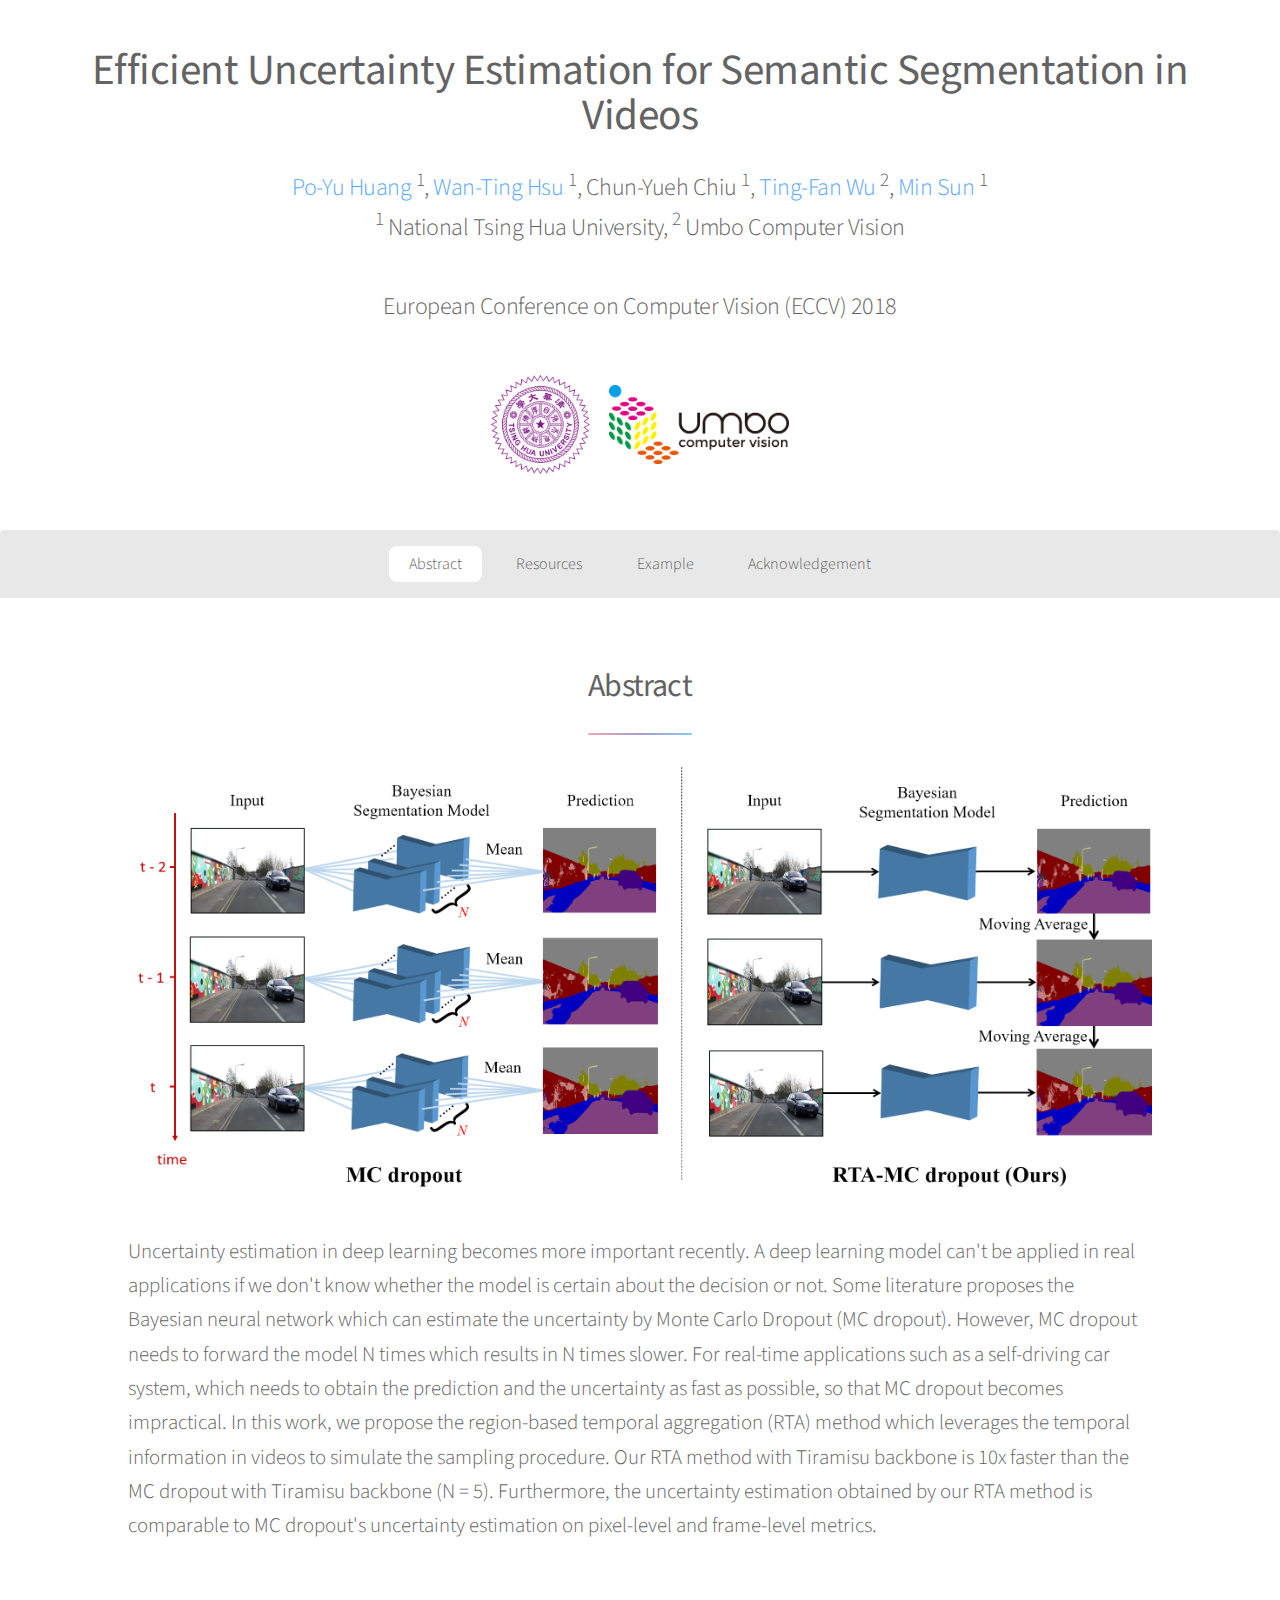
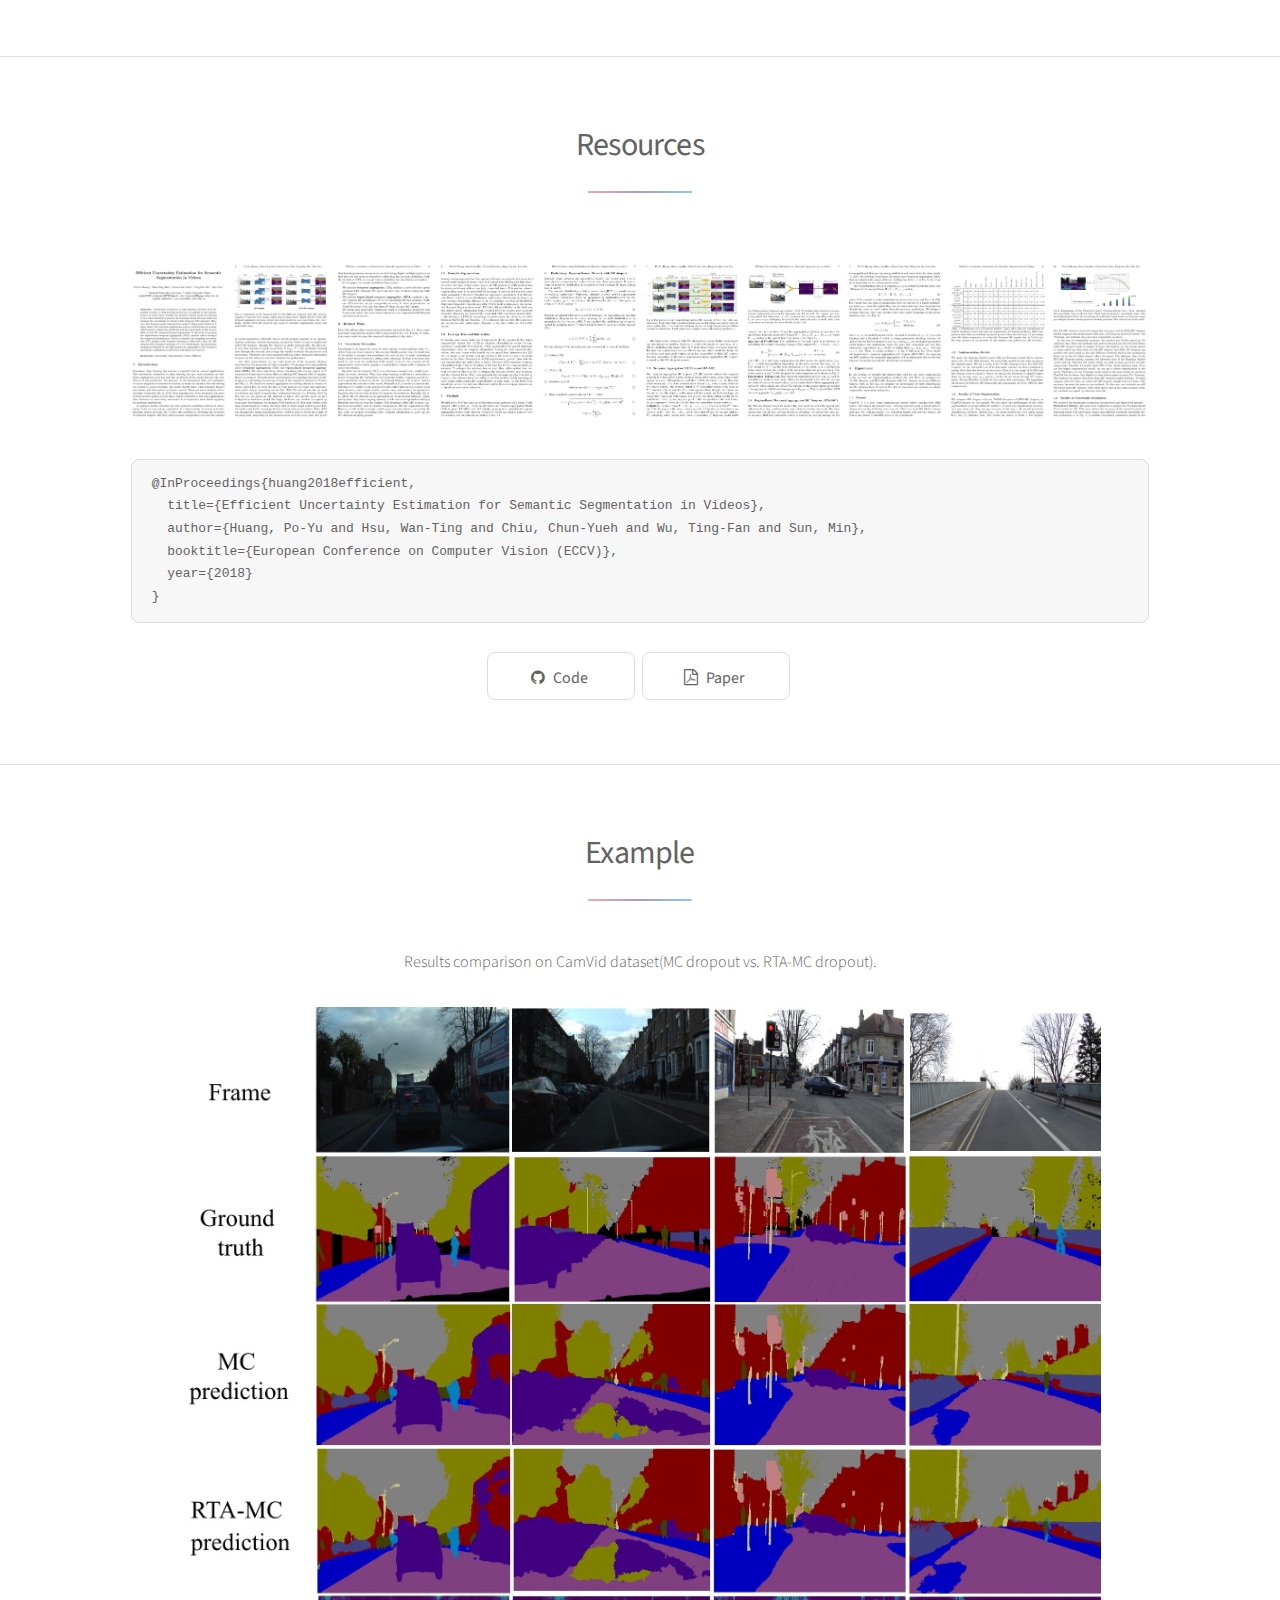
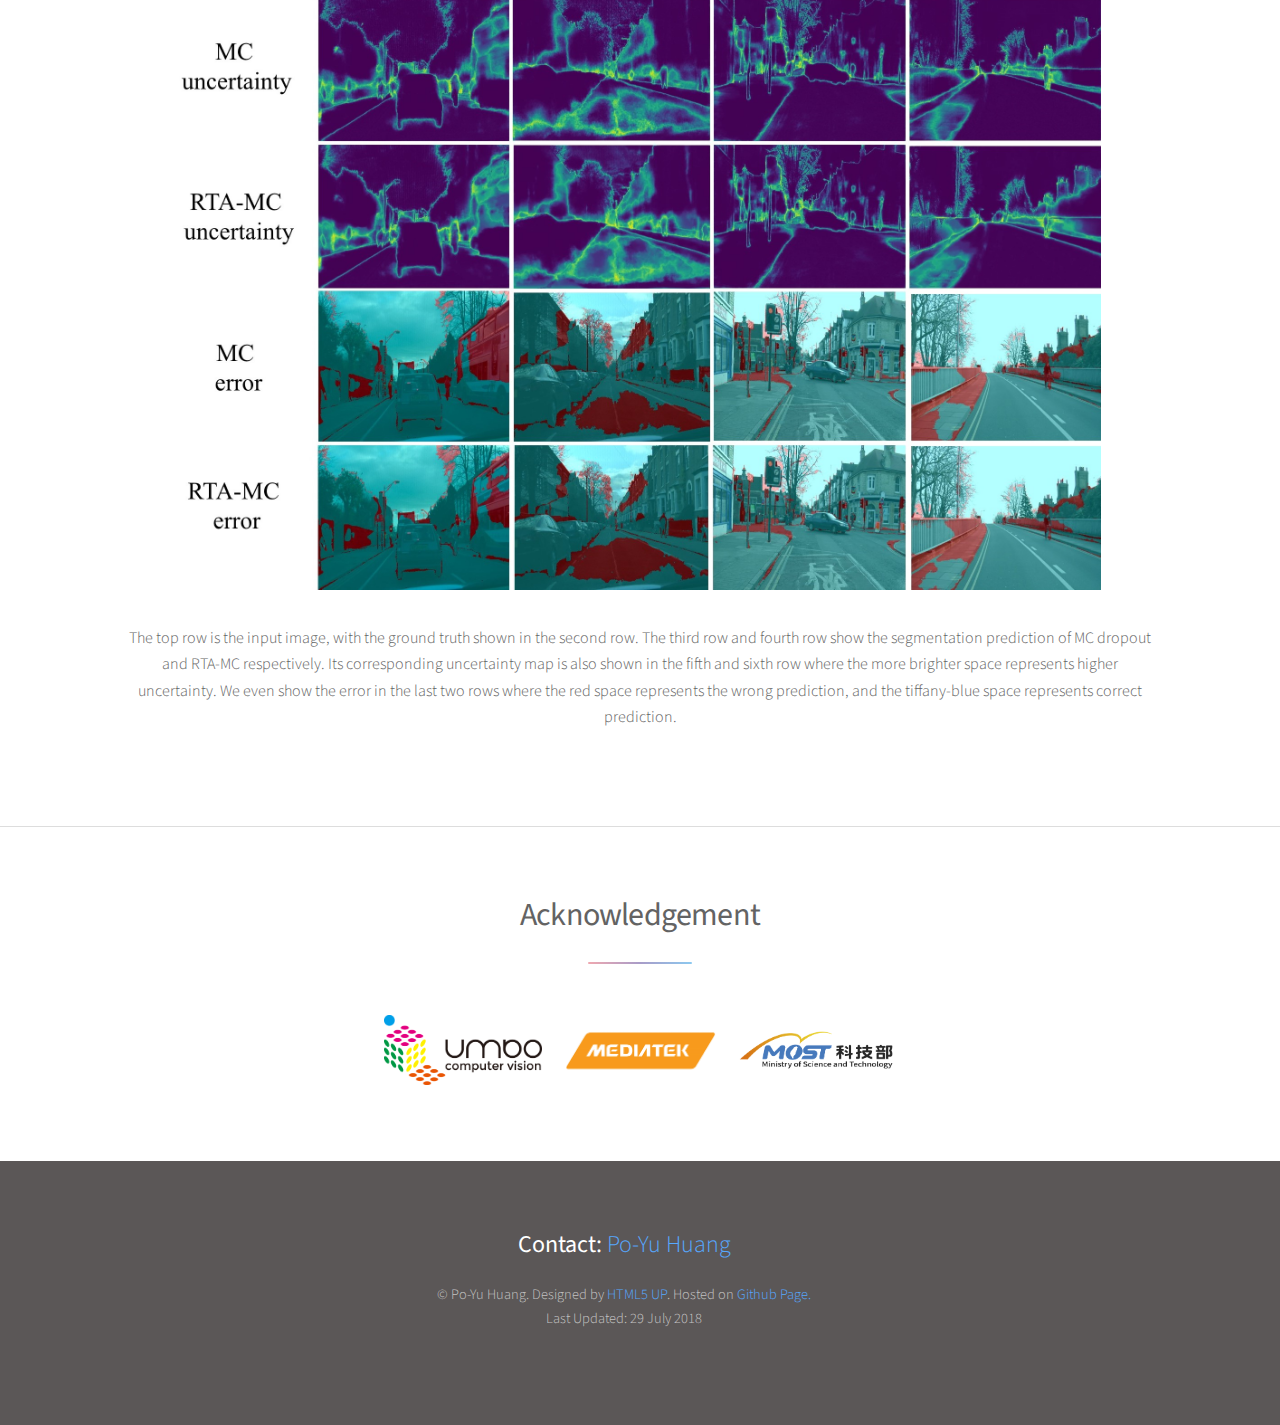
==== commit 3fb04e9f: "Update index.html" ====
--- a/segmentation_uncertainty/index.html
+++ b/segmentation_uncertainty/index.html
@@ -83,7 +83,7 @@
   booktitle={European Conference on Computer Vision (ECCV)},
   year={2018}
 }</code></pre>
-								<a href="" class="button icon fa-github">Code (coming soon)</a>
+								<a href="https://github.com/andyhahaha/Efficient-Uncertainty-Video-Segmentation" class="button icon fa-github">Code</a>
 								<a href="https://arxiv.org/abs/1807.11037" class="button icon fa-file-pdf-o">Paper</a>
 							</section>
 
